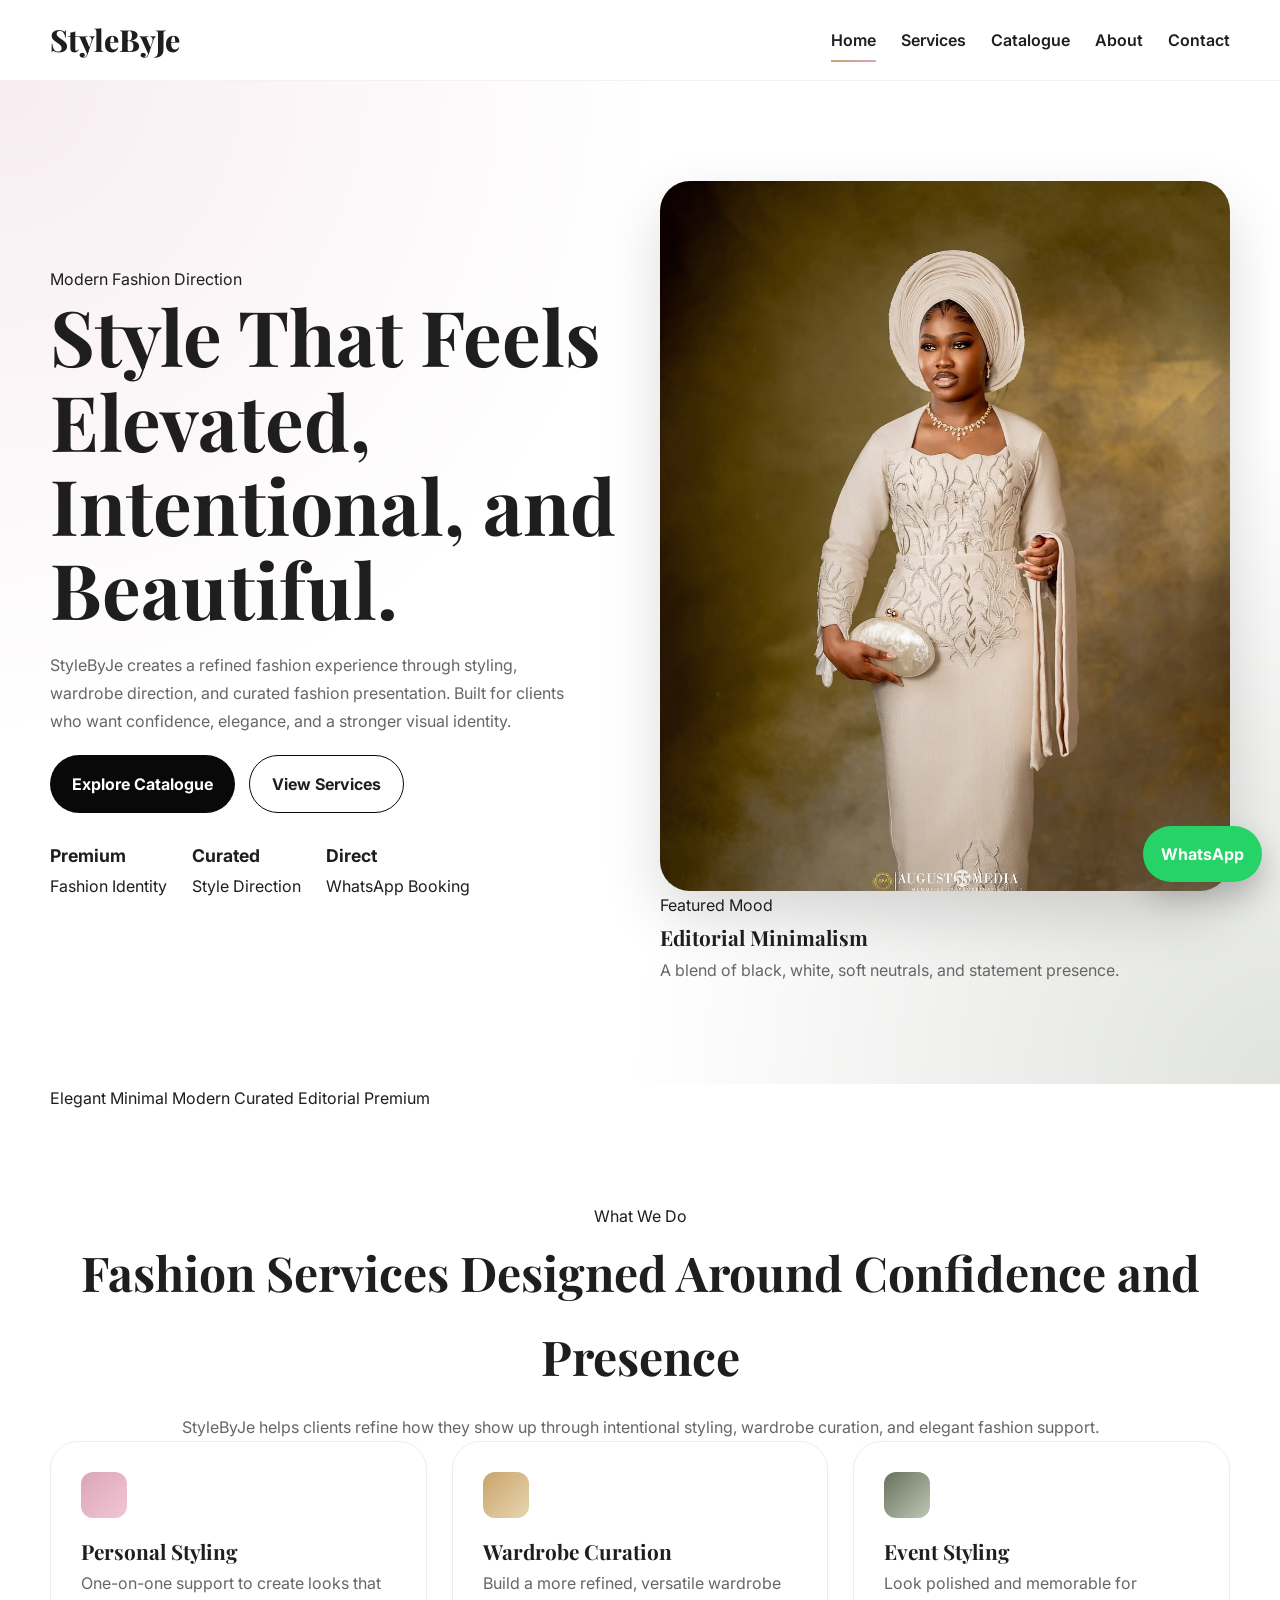
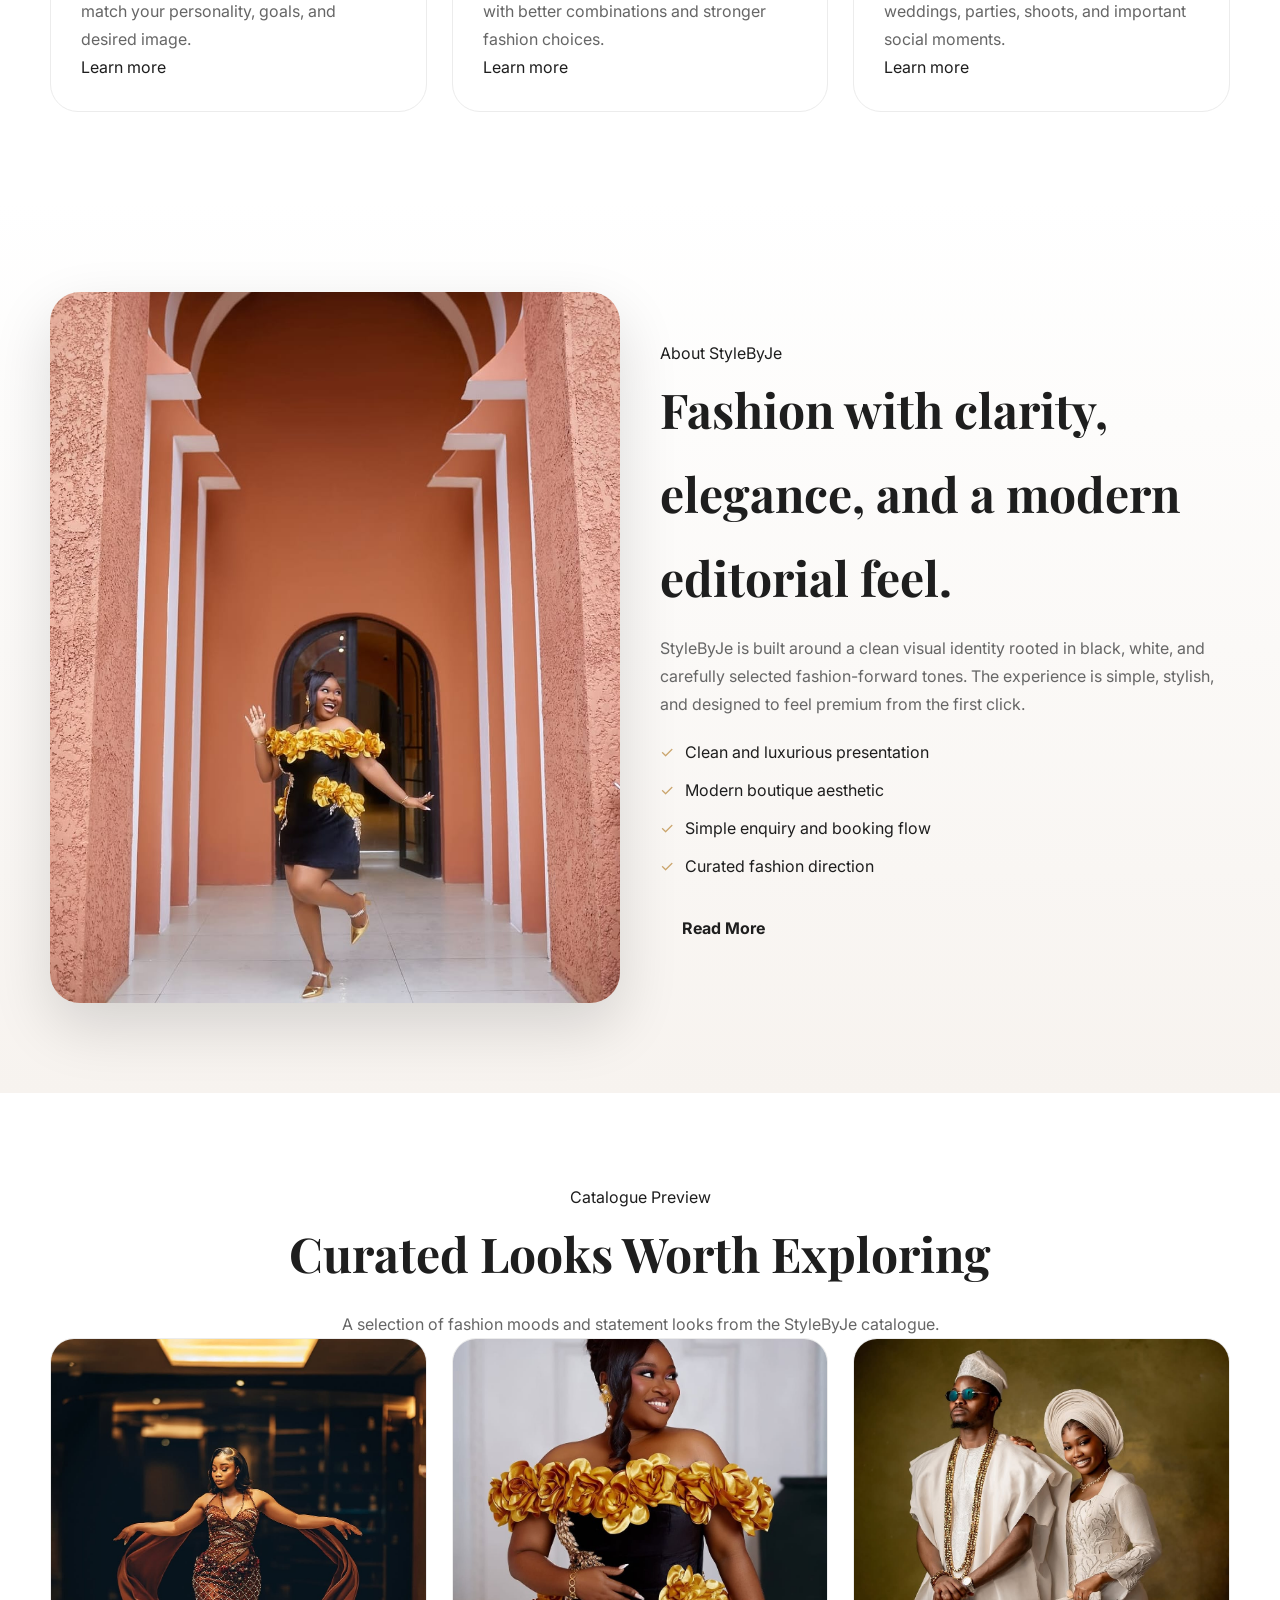
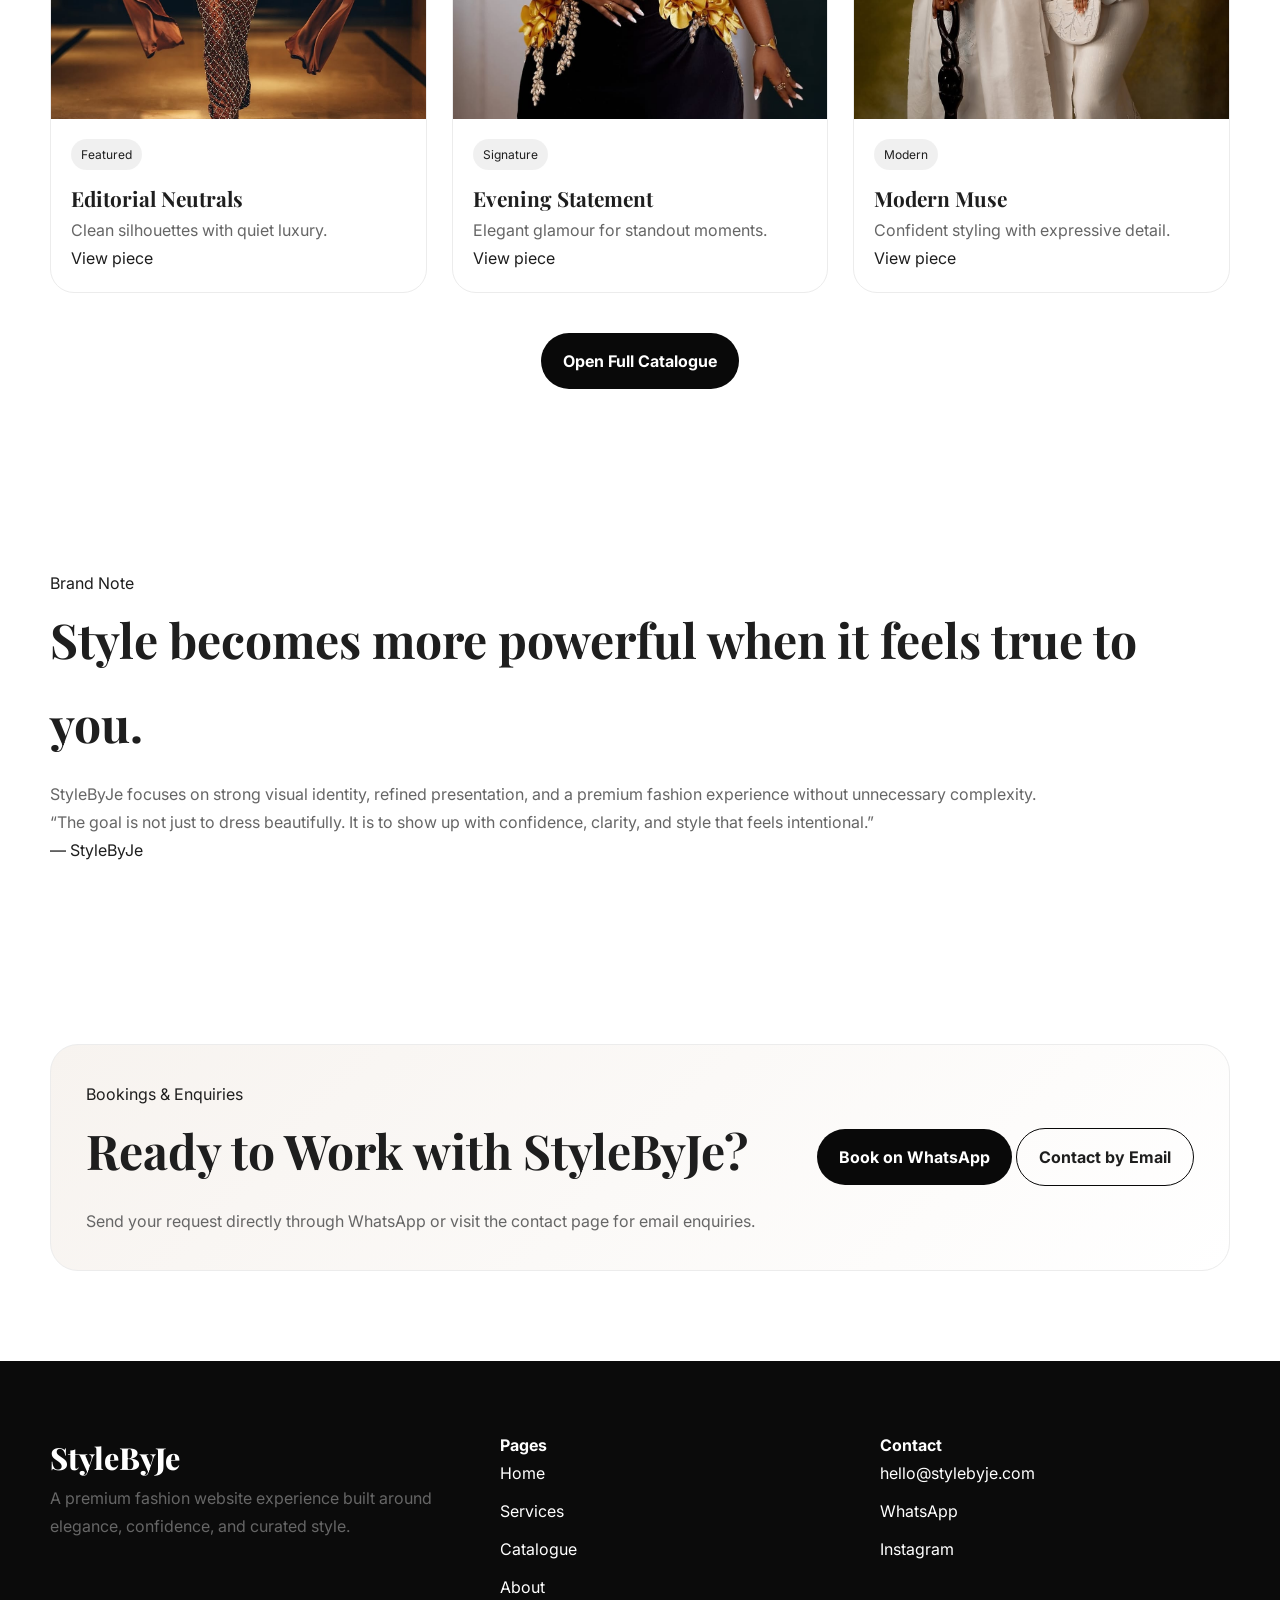
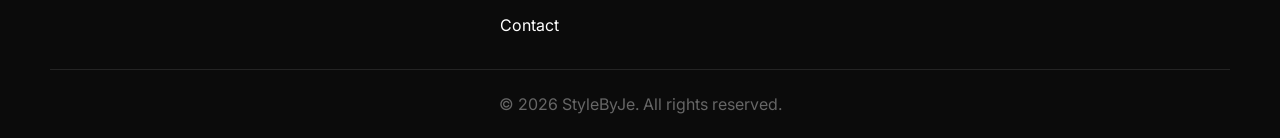
==== index.html @ 4c97cbf7 "Add files via upload" ====
<!DOCTYPE html>
<html lang="en">
<head>
  <meta charset="UTF-8" />
  <meta name="viewport" content="width=device-width, initial-scale=1.0" />
  <title>StyleByJe | Modern Fashion Styling</title>
  <meta
    name="description"
    content="StyleByJe is a premium fashion styling brand offering elegant style direction, curated wardrobes, and modern fashion experiences."
  />

  <link rel="preconnect" href="https://fonts.googleapis.com" />
  <link rel="preconnect" href="https://fonts.gstatic.com" crossorigin />
  <link
    href="https://fonts.googleapis.com/css2?family=Inter:wght@400;500;600;700;800&family=Playfair+Display:wght@600;700;800&display=swap"
    rel="stylesheet"
  />

  <link rel="stylesheet" href="style.css" />
</head>
<body>
  <div class="page-wrap">

    <header class="site-header">
      <div class="container nav-wrap">
        <a href="index.html" class="logo">StyleByJe</a>

        <button
          class="menu-toggle"
          id="menuToggle"
          aria-label="Toggle navigation"
          aria-expanded="false"
          aria-controls="siteNav"
        >
          <span></span>
          <span></span>
          <span></span>
        </button>

        <nav class="site-nav" id="siteNav">
          <a class="active" href="index.html">Home</a>
          <a href="services.html">Services</a>
          <a href="catalogue.html">Catalogue</a>
          <a href="about.html">About</a>
          <a href="contact.html">Contact</a>
        </nav>
      </div>
    </header>

    <main>
      <section class="hero-section">
        <div class="container hero-grid">
          <div class="hero-content reveal">
            <span class="eyebrow">Modern Fashion Direction</span>
            <h1>Style That Feels Elevated, Intentional, and Beautiful.</h1>
            <p>
              StyleByJe creates a refined fashion experience through styling,
              wardrobe direction, and curated fashion presentation. Built for
              clients who want confidence, elegance, and a stronger visual identity.
            </p>

            <div class="hero-actions">
              <a href="catalogue.html" class="btn btn-primary">Explore Catalogue</a>
              <a href="services.html" class="btn btn-secondary">View Services</a>
            </div>

            <div class="hero-mini-stats">
              <div>
                <strong>Premium</strong>
                <span>Fashion Identity</span>
              </div>
              <div>
                <strong>Curated</strong>
                <span>Style Direction</span>
              </div>
              <div>
                <strong>Direct</strong>
                <span>WhatsApp Booking</span>
              </div>
            </div>
          </div>

          <div class="hero-visual reveal delay-1">
            <div class="hero-image-card tilt-card">
              <img
                src="images/hero-main.jpg"
                alt="StyleByJe fashion hero image"
              />
            </div>

            <div class="hero-floating-card card-soft">
              <span class="mini-tag">Featured Mood</span>
              <h3>Editorial Minimalism</h3>
              <p>
                A blend of black, white, soft neutrals, and statement presence.
              </p>
            </div>
          </div>
        </div>
      </section>

      <section class="brand-bar">
        <div class="container brand-track">
          <span>Elegant</span>
          <span>Minimal</span>
          <span>Modern</span>
          <span>Curated</span>
          <span>Editorial</span>
          <span>Premium</span>
        </div>
      </section>

      <section class="section">
        <div class="container">
          <div class="section-head center reveal">
            <span class="eyebrow">What We Do</span>
            <h2>Fashion Services Designed Around Confidence and Presence</h2>
            <p>
              StyleByJe helps clients refine how they show up through intentional
              styling, wardrobe curation, and elegant fashion support.
            </p>
          </div>

          <div class="cards-grid three-grid">
            <article class="feature-card reveal">
              <div class="card-icon pink"></div>
              <h3>Personal Styling</h3>
              <p>
                One-on-one support to create looks that match your personality,
                goals, and desired image.
              </p>
              <a href="services.html" class="text-link">Learn more</a>
            </article>

            <article class="feature-card reveal delay-1">
              <div class="card-icon gold"></div>
              <h3>Wardrobe Curation</h3>
              <p>
                Build a more refined, versatile wardrobe with better combinations
                and stronger fashion choices.
              </p>
              <a href="services.html" class="text-link">Learn more</a>
            </article>

            <article class="feature-card reveal delay-2">
              <div class="card-icon olive"></div>
              <h3>Event Styling</h3>
              <p>
                Look polished and memorable for weddings, parties, shoots, and
                important social moments.
              </p>
              <a href="services.html" class="text-link">Learn more</a>
            </article>
          </div>
        </div>
      </section>

      <section class="section soft-bg">
        <div class="container split-grid">
          <div class="split-image reveal tilt-card">
            <img
              src="images/home-about.jpg"
              alt="StyleByJe fashion editorial portrait"
            />
          </div>

          <div class="split-content reveal delay-1">
            <span class="eyebrow">About StyleByJe</span>
            <h2>Fashion with clarity, elegance, and a modern editorial feel.</h2>
            <p>
              StyleByJe is built around a clean visual identity rooted in black,
              white, and carefully selected fashion-forward tones. The experience
              is simple, stylish, and designed to feel premium from the first click.
            </p>
            <ul class="check-list">
              <li>Clean and luxurious presentation</li>
              <li>Modern boutique aesthetic</li>
              <li>Simple enquiry and booking flow</li>
              <li>Curated fashion direction</li>
            </ul>
            <a href="about.html" class="btn btn-dark">Read More</a>
          </div>
        </div>
      </section>

      <section class="section">
        <div class="container">
          <div class="section-head center reveal">
            <span class="eyebrow">Catalogue Preview</span>
            <h2>Curated Looks Worth Exploring</h2>
            <p>
              A selection of fashion moods and statement looks from the StyleByJe catalogue.
            </p>
          </div>

          <div class="catalogue-grid">
            <article class="catalogue-card reveal">
              <div class="catalogue-image-wrap">
                <img
                  src="images/home-catalogue-1.jpg"
                  alt="StyleByJe catalogue look 1"
                />
              </div>
              <div class="catalogue-info">
                <span class="catalogue-tag">Featured</span>
                <h3>Editorial Neutrals</h3>
                <p>Clean silhouettes with quiet luxury.</p>
                <a href="catalogue.html" class="text-link">View piece</a>
              </div>
            </article>

            <article class="catalogue-card reveal delay-1">
              <div class="catalogue-image-wrap">
                <img
                  src="images/home-catalogue-2.jpg"
                  alt="StyleByJe catalogue look 2"
                />
              </div>
              <div class="catalogue-info">
                <span class="catalogue-tag">Signature</span>
                <h3>Evening Statement</h3>
                <p>Elegant glamour for standout moments.</p>
                <a href="catalogue.html" class="text-link">View piece</a>
              </div>
            </article>

            <article class="catalogue-card reveal delay-2">
              <div class="catalogue-image-wrap">
                <img
                  src="images/home-catalogue-3.jpg"
                  alt="StyleByJe catalogue look 3"
                />
              </div>
              <div class="catalogue-info">
                <span class="catalogue-tag">Modern</span>
                <h3>Modern Muse</h3>
                <p>Confident styling with expressive detail.</p>
                <a href="catalogue.html" class="text-link">View piece</a>
              </div>
            </article>
          </div>

          <div class="center top-gap reveal">
            <a href="catalogue.html" class="btn btn-primary">Open Full Catalogue</a>
          </div>
        </div>
      </section>

      <section class="section dark-band">
        <div class="container testimonial-grid">
          <div class="testimonial-copy reveal">
            <span class="eyebrow light">Brand Note</span>
            <h2>Style becomes more powerful when it feels true to you.</h2>
            <p>
              StyleByJe focuses on strong visual identity, refined presentation,
              and a premium fashion experience without unnecessary complexity.
            </p>
          </div>

          <div class="testimonial-box reveal delay-1">
            <p>
              “The goal is not just to dress beautifully. It is to show up with
              confidence, clarity, and style that feels intentional.”
            </p>
            <span>— StyleByJe</span>
          </div>
        </div>
      </section>

      <section class="section">
        <div class="container cta-panel reveal">
          <div>
            <span class="eyebrow">Bookings & Enquiries</span>
            <h2>Ready to Work with StyleByJe?</h2>
            <p>
              Send your request directly through WhatsApp or visit the contact page
              for email enquiries.
            </p>
          </div>

          <div class="cta-buttons">
            <a
              href="https://wa.me/2348000000000?text=Hello%20StyleByJe%2C%20I%20would%20like%20to%20make%20a%20booking."
              target="_blank"
              class="btn btn-primary"
            >
              Book on WhatsApp
            </a>
            <a href="contact.html" class="btn btn-secondary">Contact by Email</a>
          </div>
        </div>
      </section>
    </main>

    <footer class="site-footer">
      <div class="container footer-grid">
        <div class="footer-brand">
          <a href="index.html" class="logo footer-logo">StyleByJe</a>
          <p>
            A premium fashion website experience built around elegance,
            confidence, and curated style.
          </p>
        </div>

        <div>
          <h4>Pages</h4>
          <ul>
            <li><a href="index.html">Home</a></li>
            <li><a href="services.html">Services</a></li>
            <li><a href="catalogue.html">Catalogue</a></li>
            <li><a href="about.html">About</a></li>
            <li><a href="contact.html">Contact</a></li>
          </ul>
        </div>

        <div>
          <h4>Contact</h4>
          <ul>
            <li><a href="mailto:hello@stylebyje.com">hello@stylebyje.com</a></li>
            <li><a href="https://wa.me/2348000000000" target="_blank">WhatsApp</a></li>
            <li><a href="#">Instagram</a></li>
          </ul>
        </div>
      </div>

      <div class="container footer-bottom">
        <p>© 2026 StyleByJe. All rights reserved.</p>
      </div>
    </footer>

    <a
      class="whatsapp-float"
      href="https://wa.me/2348000000000?text=Hello%20StyleByJe%2C%20I%20would%20like%20to%20make%20an%20enquiry."
      target="_blank"
      aria-label="Chat on WhatsApp"
    >
      WhatsApp
    </a>
  </div>

  <script src="script.js"></script>
</body>
</html>
---- style.css ----
:root {

--black:#090909;
--white:#ffffff;

--text:#1e1e1e;
--muted:#666666;

--line:#ececec;

--bg:#fafafa;
--card:#ffffff;

--soft:#f7f3ef;

--rose:#dba6b7;
--gold:#caa46b;
--olive:#67725d;

--plum:#745362;

--shadow:0 18px 45px rgba(0,0,0,0.08);
--shadow-strong:0 24px 60px rgba(0,0,0,0.14);

--radius:28px;
--radius-md:22px;
--radius-sm:16px;

--transition:.35s ease;

}



*{
margin:0;
padding:0;
box-sizing:border-box;
}

html{
scroll-behavior:smooth;
}

body{

font-family:'Inter',sans-serif;
color:var(--text);
background:var(--white);
line-height:1.75;

}



img{
max-width:100%;
display:block;
}



a{
text-decoration:none;
color:inherit;
}



ul{
list-style:none;
}



.container{
width:min(1180px,calc(100% - 2rem));
margin:auto;
}



.section{
padding:90px 0;
}



.center{
text-align:center;
}



.top-gap{
margin-top:40px;
}



.large-gap{
gap:28px;
}



.soft-bg{
background:linear-gradient(180deg,#ffffff 0%,var(--soft) 100%);
}



/* HEADER */

.site-header{

position:sticky;
top:0;
z-index:1000;

background:rgba(255,255,255,0.95);

backdrop-filter:blur(10px);

border-bottom:1px solid rgba(0,0,0,0.05);

}



.nav-wrap{

display:flex;
align-items:center;
justify-content:space-between;

min-height:80px;

}



.logo{

font-family:'Playfair Display',serif;
font-size:1.9rem;
font-weight:800;

}



.site-nav{

display:flex;
gap:25px;

font-weight:600;

}



.site-nav a{

position:relative;

padding:6px 0;

}



.site-nav a::after{

content:"";
position:absolute;

left:0;
bottom:-2px;

height:2px;
width:0;

background:linear-gradient(90deg,var(--gold),var(--rose));

transition:var(--transition);

}



.site-nav a:hover::after,
.site-nav a.active::after{

width:100%;

}



/* MOBILE MENU */

.menu-toggle{

display:none;

width:44px;
height:44px;

background:var(--black);
border-radius:12px;

border:none;

flex-direction:column;
justify-content:center;
align-items:center;

gap:5px;

cursor:pointer;

}



.menu-toggle span{

width:18px;
height:2px;

background:white;

display:block;

}



/* HERO */

.hero-section{

padding:100px 0;

background:

radial-gradient(circle at top left,rgba(219,166,183,0.2),transparent 40%),
radial-gradient(circle at bottom right,rgba(103,114,93,0.2),transparent 40%);

}



.hero-grid{

display:grid;
grid-template-columns:1fr 1fr;

gap:40px;
align-items:center;

}



.hero-content p{

margin:20px 0;

max-width:520px;

}



.hero-actions{

display:flex;
gap:14px;
margin-top:20px;

}



.hero-mini-stats{

display:flex;
gap:25px;

margin-top:28px;

}



.hero-mini-stats strong{

display:block;
font-size:1.1rem;

}



.hero-image-card{

border-radius:30px;
overflow:hidden;

box-shadow:var(--shadow-strong);

}



/* TYPOGRAPHY */

h1{

font-family:'Playfair Display',serif;

font-size:clamp(2.8rem,6vw,4.8rem);

line-height:1.1;

}



h2{

font-family:'Playfair Display',serif;

font-size:clamp(2rem,4vw,3rem);

margin-bottom:15px;

}



h3{

font-family:'Playfair Display',serif;

font-size:1.3rem;

}



p{

color:var(--muted);

}



/* BUTTONS */

.btn{

display:inline-flex;

align-items:center;
justify-content:center;

padding:14px 22px;

border-radius:999px;

font-weight:700;

cursor:pointer;

transition:var(--transition);

}



.btn-primary{

background:var(--black);
color:white;

}



.btn-primary:hover{

background:#222;

}



.btn-secondary{

border:1px solid var(--black);

}



.btn-secondary:hover{

background:var(--black);
color:white;

}



.btn-light{

background:white;
color:black;

}



/* CARDS */

.cards-grid{

display:grid;
grid-template-columns:repeat(3,1fr);
gap:25px;

}



.feature-card{

background:var(--card);

border:1px solid var(--line);

padding:30px;

border-radius:var(--radius);

transition:var(--transition);

}



.feature-card:hover{

transform:translateY(-8px);
box-shadow:var(--shadow);

}



.card-icon{

width:46px;
height:46px;

border-radius:12px;

margin-bottom:15px;

}



.card-icon.pink{
background:linear-gradient(135deg,var(--rose),#f2c6d4);
}

.card-icon.gold{
background:linear-gradient(135deg,var(--gold),#e8d5b0);
}

.card-icon.olive{
background:linear-gradient(135deg,var(--olive),#bfc7b6);
}



/* SPLIT SECTION */

.split-grid{

display:grid;
grid-template-columns:1fr 1fr;
gap:40px;

align-items:center;

}



.split-image{

border-radius:30px;
overflow:hidden;

box-shadow:var(--shadow-strong);

}



/* CHECK LIST */

.check-list{

margin:20px 0;

display:grid;
gap:10px;

}



.check-list li{

padding-left:25px;
position:relative;

}



.check-list li::before{

content:"✓";

position:absolute;
left:0;

color:var(--gold);

}



/* CATALOGUE GRID */

.catalogue-grid{

display:grid;
grid-template-columns:repeat(3,1fr);
gap:25px;

}



.catalogue-card{

border-radius:24px;

overflow:hidden;

border:1px solid var(--line);

background:white;

transition:var(--transition);

}



.catalogue-card:hover{

transform:translateY(-8px);

box-shadow:var(--shadow);

}



.catalogue-image-wrap{

overflow:hidden;

}



.catalogue-card img{

height:380px;
width:100%;

object-fit:cover;

transition:.6s;

}



.catalogue-card:hover img{

transform:scale(1.06);

}



.catalogue-info{

padding:20px;

}



.catalogue-tag{

font-size:.75rem;

background:rgba(0,0,0,.06);

padding:5px 10px;

border-radius:20px;

display:inline-block;

margin-bottom:10px;

}



/* CONTACT */

.contact-layout{

display:grid;

grid-template-columns:1fr 1fr;

gap:40px;

}



.contact-panel{

border:1px solid var(--line);

padding:30px;

border-radius:var(--radius);

}



.styled-form{

display:grid;
gap:15px;

}



.form-row{

display:grid;
grid-template-columns:1fr 1fr;
gap:14px;

}



.form-field{

display:grid;
gap:5px;

}



input,
textarea{

border:1px solid #ddd;

padding:12px;

border-radius:12px;

}



textarea{

resize:vertical;

}



.info-card{

padding:25px;

border-radius:var(--radius);

border:1px solid var(--line);

}



.dark-card{

background:#111;
color:white;

}



/* CTA */

.cta-panel{

display:flex;
justify-content:space-between;
align-items:center;

gap:25px;

padding:35px;

border-radius:28px;

border:1px solid var(--line);

background:linear-gradient(135deg,#f7f3ef,#ffffff);

}



/* FOOTER */

.site-footer{

background:#0b0b0b;

color:white;

padding-top:70px;

}



.footer-grid{

display:grid;

grid-template-columns:1.2fr 1fr 1fr;

gap:30px;

}



.footer-grid ul{

display:grid;
gap:10px;

}



.footer-bottom{

border-top:1px solid rgba(255,255,255,0.1);

margin-top:30px;

padding:20px 0;

text-align:center;

}



/* WHATSAPP BUTTON */

.whatsapp-float{

position:fixed;

right:18px;
bottom:18px;

background:#25D366;

color:white;

padding:14px 18px;

border-radius:999px;

font-weight:700;

box-shadow:0 14px 30px rgba(0,0,0,.22);

}



/* ANIMATIONS */

.reveal{

opacity:0;
transform:translateY(20px);

transition:.8s;

}



.reveal.visible{

opacity:1;
transform:none;

}



.delay-1{
transition-delay:.2s;
}

.delay-2{
transition-delay:.4s;
}



/* RESPONSIVE */

@media(max-width:1000px){

.hero-grid,
.split-grid,
.contact-layout{

grid-template-columns:1fr;

}

.cards-grid,
.catalogue-grid{

grid-template-columns:1fr 1fr;

}

}



@media(max-width:700px){

.site-nav{

display:none;

position:absolute;

top:80px;
left:1rem;
right:1rem;

background:white;

flex-direction:column;

padding:20px;

border-radius:20px;

box-shadow:var(--shadow);

}

.site-nav.open{
display:flex;
}

.menu-toggle{
display:flex;
}

.catalogue-grid,
.cards-grid{

grid-template-columns:1fr;

}

.hero-actions{
flex-direction:column;
}

}
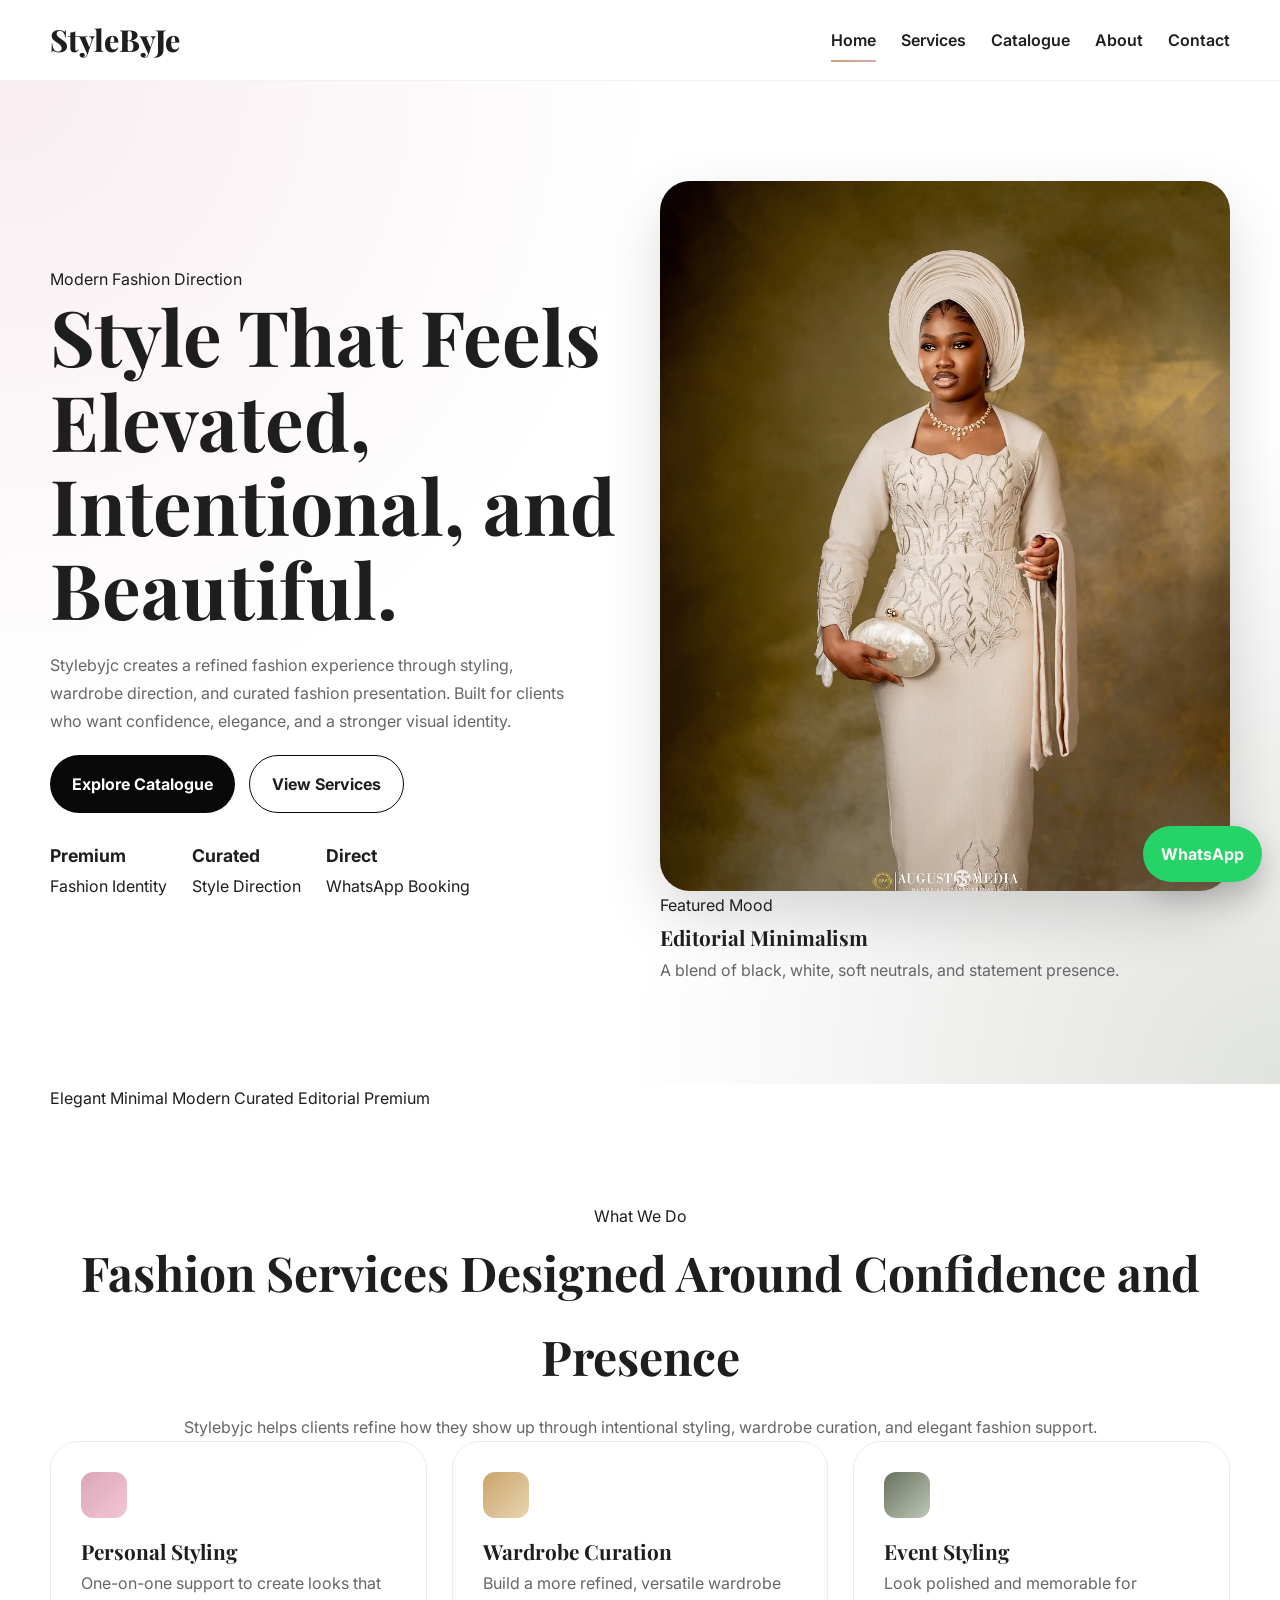
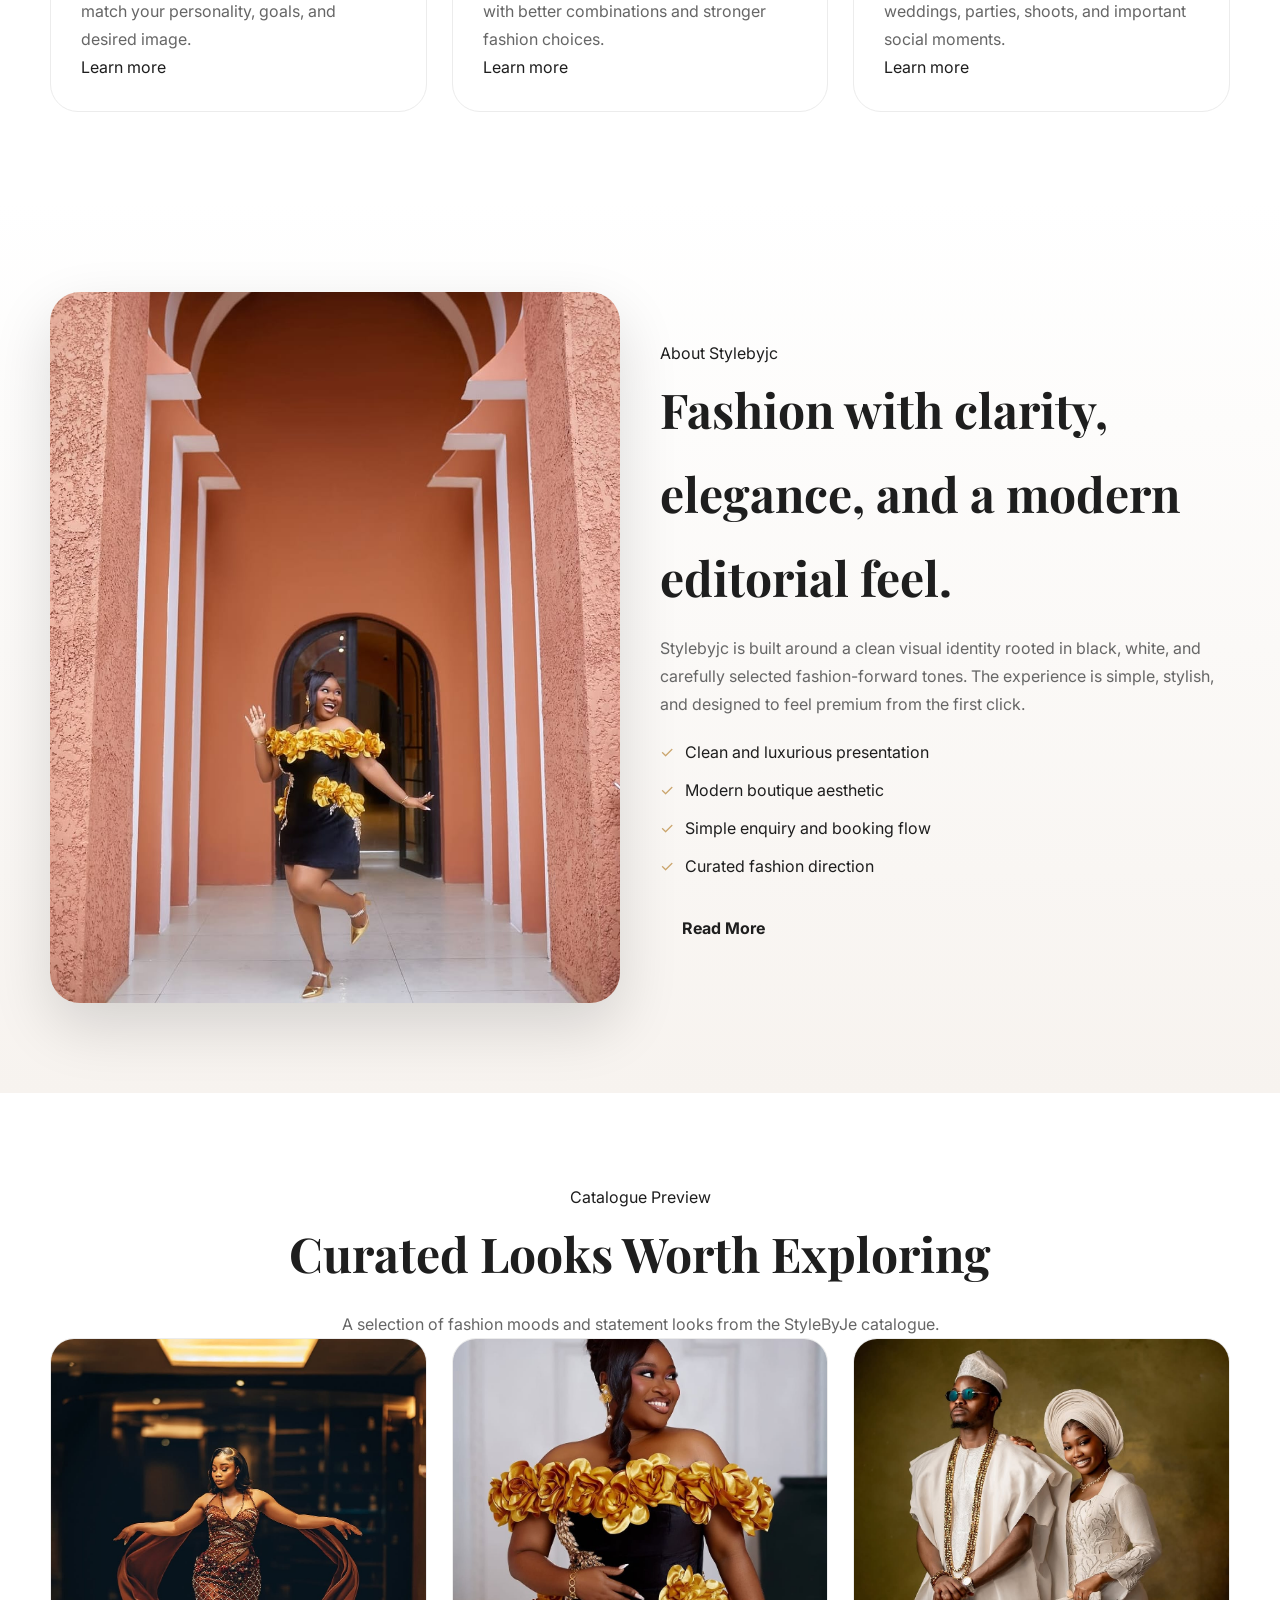
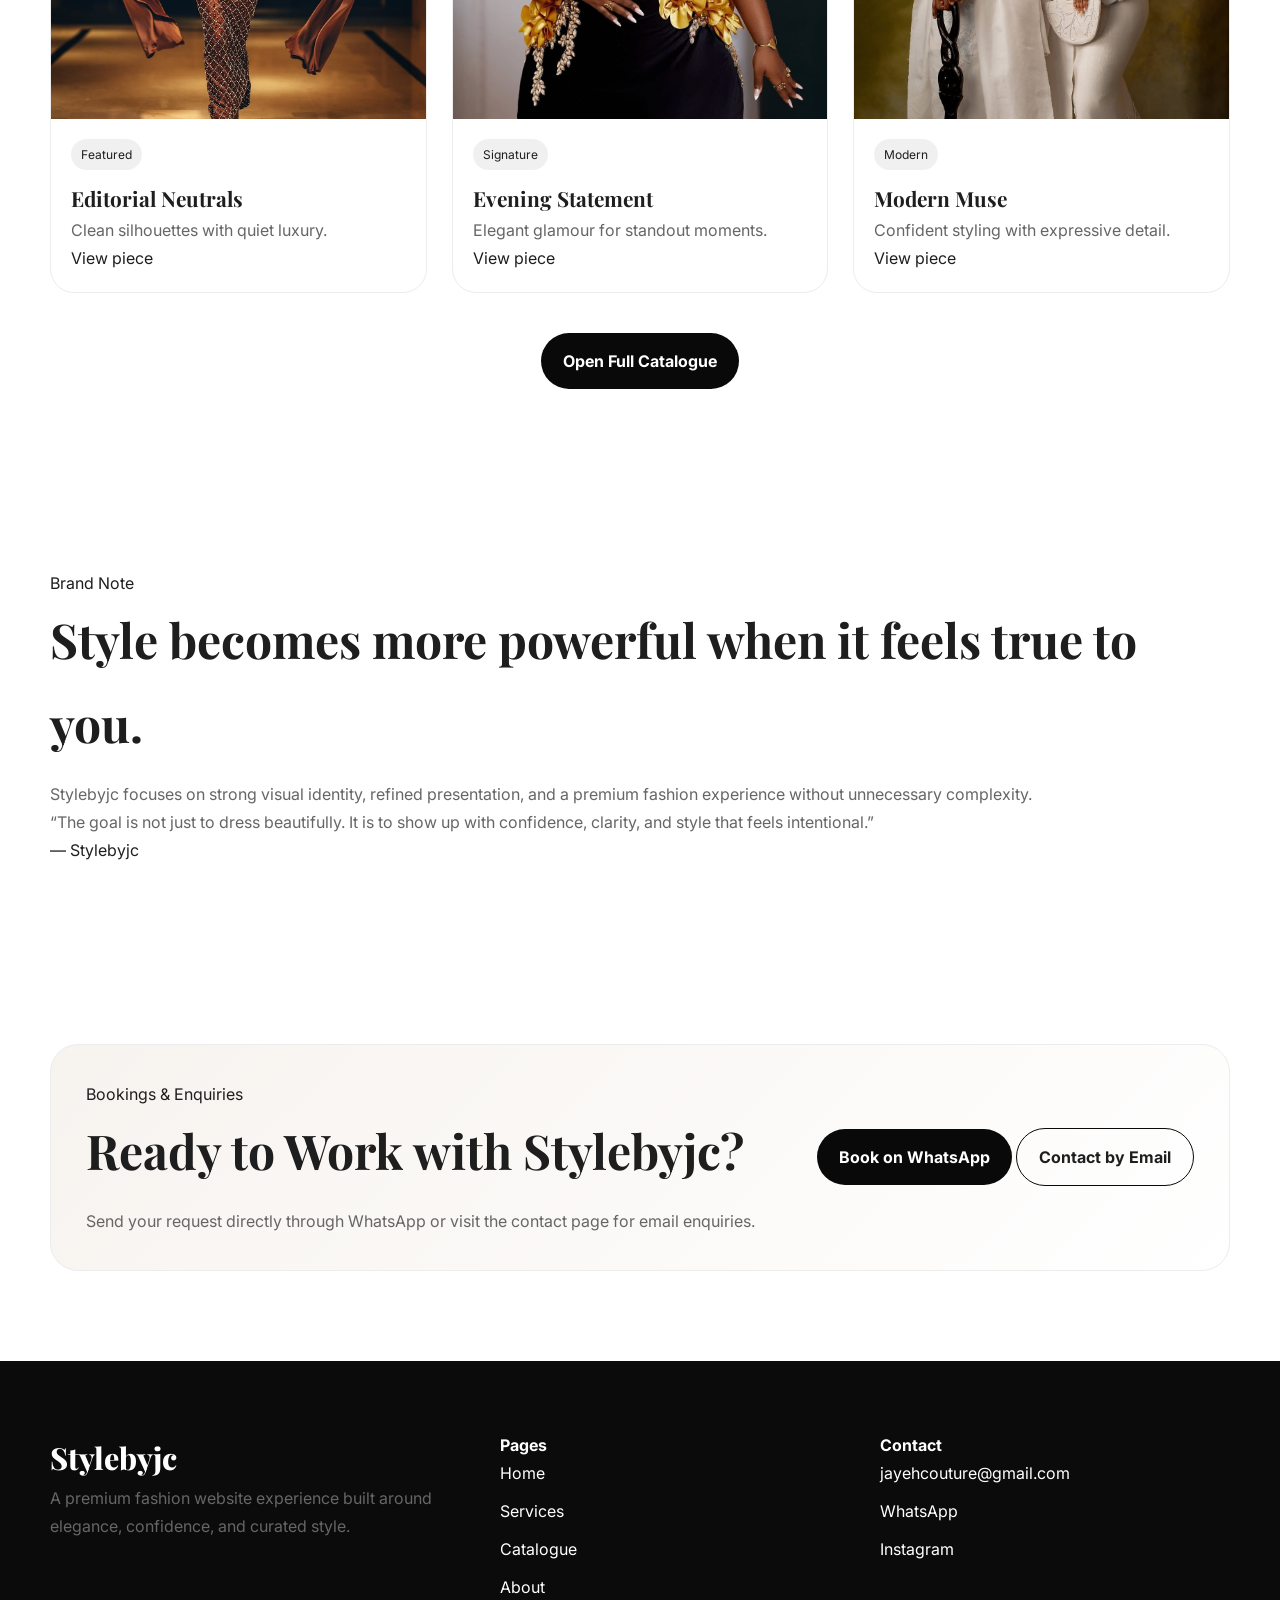
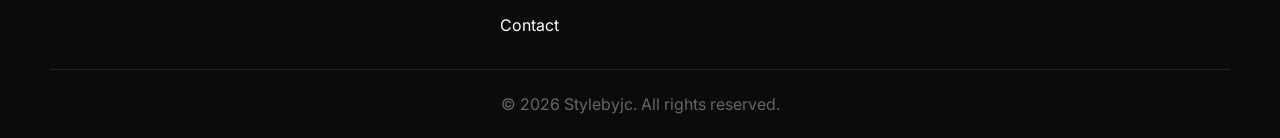
==== commit 78f39ec8: "gg" ====
--- a/index.html
+++ b/index.html
@@ -1,343 +1,343 @@
-<!DOCTYPE html>
-<html lang="en">
-<head>
-  <meta charset="UTF-8" />
-  <meta name="viewport" content="width=device-width, initial-scale=1.0" />
-  <title>StyleByJe | Modern Fashion Styling</title>
-  <meta
-    name="description"
-    content="StyleByJe is a premium fashion styling brand offering elegant style direction, curated wardrobes, and modern fashion experiences."
-  />
-
-  <link rel="preconnect" href="https://fonts.googleapis.com" />
-  <link rel="preconnect" href="https://fonts.gstatic.com" crossorigin />
-  <link
-    href="https://fonts.googleapis.com/css2?family=Inter:wght@400;500;600;700;800&family=Playfair+Display:wght@600;700;800&display=swap"
-    rel="stylesheet"
-  />
-
-  <link rel="stylesheet" href="style.css" />
-</head>
-<body>
-  <div class="page-wrap">
-
-    <header class="site-header">
-      <div class="container nav-wrap">
-        <a href="index.html" class="logo">StyleByJe</a>
-
-        <button
-          class="menu-toggle"
-          id="menuToggle"
-          aria-label="Toggle navigation"
-          aria-expanded="false"
-          aria-controls="siteNav"
-        >
-          <span></span>
-          <span></span>
-          <span></span>
-        </button>
-
-        <nav class="site-nav" id="siteNav">
-          <a class="active" href="index.html">Home</a>
-          <a href="services.html">Services</a>
-          <a href="catalogue.html">Catalogue</a>
-          <a href="about.html">About</a>
-          <a href="contact.html">Contact</a>
-        </nav>
-      </div>
-    </header>
-
-    <main>
-      <section class="hero-section">
-        <div class="container hero-grid">
-          <div class="hero-content reveal">
-            <span class="eyebrow">Modern Fashion Direction</span>
-            <h1>Style That Feels Elevated, Intentional, and Beautiful.</h1>
-            <p>
-              StyleByJe creates a refined fashion experience through styling,
-              wardrobe direction, and curated fashion presentation. Built for
-              clients who want confidence, elegance, and a stronger visual identity.
-            </p>
-
-            <div class="hero-actions">
-              <a href="catalogue.html" class="btn btn-primary">Explore Catalogue</a>
-              <a href="services.html" class="btn btn-secondary">View Services</a>
-            </div>
-
-            <div class="hero-mini-stats">
-              <div>
-                <strong>Premium</strong>
-                <span>Fashion Identity</span>
-              </div>
-              <div>
-                <strong>Curated</strong>
-                <span>Style Direction</span>
-              </div>
-              <div>
-                <strong>Direct</strong>
-                <span>WhatsApp Booking</span>
-              </div>
-            </div>
-          </div>
-
-          <div class="hero-visual reveal delay-1">
-            <div class="hero-image-card tilt-card">
-              <img
-                src="images/hero-main.jpg"
-                alt="StyleByJe fashion hero image"
-              />
-            </div>
-
-            <div class="hero-floating-card card-soft">
-              <span class="mini-tag">Featured Mood</span>
-              <h3>Editorial Minimalism</h3>
-              <p>
-                A blend of black, white, soft neutrals, and statement presence.
-              </p>
-            </div>
-          </div>
-        </div>
-      </section>
-
-      <section class="brand-bar">
-        <div class="container brand-track">
-          <span>Elegant</span>
-          <span>Minimal</span>
-          <span>Modern</span>
-          <span>Curated</span>
-          <span>Editorial</span>
-          <span>Premium</span>
-        </div>
-      </section>
-
-      <section class="section">
-        <div class="container">
-          <div class="section-head center reveal">
-            <span class="eyebrow">What We Do</span>
-            <h2>Fashion Services Designed Around Confidence and Presence</h2>
-            <p>
-              StyleByJe helps clients refine how they show up through intentional
-              styling, wardrobe curation, and elegant fashion support.
-            </p>
-          </div>
-
-          <div class="cards-grid three-grid">
-            <article class="feature-card reveal">
-              <div class="card-icon pink"></div>
-              <h3>Personal Styling</h3>
-              <p>
-                One-on-one support to create looks that match your personality,
-                goals, and desired image.
-              </p>
-              <a href="services.html" class="text-link">Learn more</a>
-            </article>
-
-            <article class="feature-card reveal delay-1">
-              <div class="card-icon gold"></div>
-              <h3>Wardrobe Curation</h3>
-              <p>
-                Build a more refined, versatile wardrobe with better combinations
-                and stronger fashion choices.
-              </p>
-              <a href="services.html" class="text-link">Learn more</a>
-            </article>
-
-            <article class="feature-card reveal delay-2">
-              <div class="card-icon olive"></div>
-              <h3>Event Styling</h3>
-              <p>
-                Look polished and memorable for weddings, parties, shoots, and
-                important social moments.
-              </p>
-              <a href="services.html" class="text-link">Learn more</a>
-            </article>
-          </div>
-        </div>
-      </section>
-
-      <section class="section soft-bg">
-        <div class="container split-grid">
-          <div class="split-image reveal tilt-card">
-            <img
-              src="images/home-about.jpg"
-              alt="StyleByJe fashion editorial portrait"
-            />
-          </div>
-
-          <div class="split-content reveal delay-1">
-            <span class="eyebrow">About StyleByJe</span>
-            <h2>Fashion with clarity, elegance, and a modern editorial feel.</h2>
-            <p>
-              StyleByJe is built around a clean visual identity rooted in black,
-              white, and carefully selected fashion-forward tones. The experience
-              is simple, stylish, and designed to feel premium from the first click.
-            </p>
-            <ul class="check-list">
-              <li>Clean and luxurious presentation</li>
-              <li>Modern boutique aesthetic</li>
-              <li>Simple enquiry and booking flow</li>
-              <li>Curated fashion direction</li>
-            </ul>
-            <a href="about.html" class="btn btn-dark">Read More</a>
-          </div>
-        </div>
-      </section>
-
-      <section class="section">
-        <div class="container">
-          <div class="section-head center reveal">
-            <span class="eyebrow">Catalogue Preview</span>
-            <h2>Curated Looks Worth Exploring</h2>
-            <p>
-              A selection of fashion moods and statement looks from the StyleByJe catalogue.
-            </p>
-          </div>
-
-          <div class="catalogue-grid">
-            <article class="catalogue-card reveal">
-              <div class="catalogue-image-wrap">
-                <img
-                  src="images/home-catalogue-1.jpg"
-                  alt="StyleByJe catalogue look 1"
-                />
-              </div>
-              <div class="catalogue-info">
-                <span class="catalogue-tag">Featured</span>
-                <h3>Editorial Neutrals</h3>
-                <p>Clean silhouettes with quiet luxury.</p>
-                <a href="catalogue.html" class="text-link">View piece</a>
-              </div>
-            </article>
-
-            <article class="catalogue-card reveal delay-1">
-              <div class="catalogue-image-wrap">
-                <img
-                  src="images/home-catalogue-2.jpg"
-                  alt="StyleByJe catalogue look 2"
-                />
-              </div>
-              <div class="catalogue-info">
-                <span class="catalogue-tag">Signature</span>
-                <h3>Evening Statement</h3>
-                <p>Elegant glamour for standout moments.</p>
-                <a href="catalogue.html" class="text-link">View piece</a>
-              </div>
-            </article>
-
-            <article class="catalogue-card reveal delay-2">
-              <div class="catalogue-image-wrap">
-                <img
-                  src="images/home-catalogue-3.jpg"
-                  alt="StyleByJe catalogue look 3"
-                />
-              </div>
-              <div class="catalogue-info">
-                <span class="catalogue-tag">Modern</span>
-                <h3>Modern Muse</h3>
-                <p>Confident styling with expressive detail.</p>
-                <a href="catalogue.html" class="text-link">View piece</a>
-              </div>
-            </article>
-          </div>
-
-          <div class="center top-gap reveal">
-            <a href="catalogue.html" class="btn btn-primary">Open Full Catalogue</a>
-          </div>
-        </div>
-      </section>
-
-      <section class="section dark-band">
-        <div class="container testimonial-grid">
-          <div class="testimonial-copy reveal">
-            <span class="eyebrow light">Brand Note</span>
-            <h2>Style becomes more powerful when it feels true to you.</h2>
-            <p>
-              StyleByJe focuses on strong visual identity, refined presentation,
-              and a premium fashion experience without unnecessary complexity.
-            </p>
-          </div>
-
-          <div class="testimonial-box reveal delay-1">
-            <p>
-              “The goal is not just to dress beautifully. It is to show up with
-              confidence, clarity, and style that feels intentional.”
-            </p>
-            <span>— StyleByJe</span>
-          </div>
-        </div>
-      </section>
-
-      <section class="section">
-        <div class="container cta-panel reveal">
-          <div>
-            <span class="eyebrow">Bookings & Enquiries</span>
-            <h2>Ready to Work with StyleByJe?</h2>
-            <p>
-              Send your request directly through WhatsApp or visit the contact page
-              for email enquiries.
-            </p>
-          </div>
-
-          <div class="cta-buttons">
-            <a
-              href="https://wa.me/2348000000000?text=Hello%20StyleByJe%2C%20I%20would%20like%20to%20make%20a%20booking."
-              target="_blank"
-              class="btn btn-primary"
-            >
-              Book on WhatsApp
-            </a>
-            <a href="contact.html" class="btn btn-secondary">Contact by Email</a>
-          </div>
-        </div>
-      </section>
-    </main>
-
-    <footer class="site-footer">
-      <div class="container footer-grid">
-        <div class="footer-brand">
-          <a href="index.html" class="logo footer-logo">StyleByJe</a>
-          <p>
-            A premium fashion website experience built around elegance,
-            confidence, and curated style.
-          </p>
-        </div>
-
-        <div>
-          <h4>Pages</h4>
-          <ul>
-            <li><a href="index.html">Home</a></li>
-            <li><a href="services.html">Services</a></li>
-            <li><a href="catalogue.html">Catalogue</a></li>
-            <li><a href="about.html">About</a></li>
-            <li><a href="contact.html">Contact</a></li>
-          </ul>
-        </div>
-
-        <div>
-          <h4>Contact</h4>
-          <ul>
-            <li><a href="mailto:hello@stylebyje.com">hello@stylebyje.com</a></li>
-            <li><a href="https://wa.me/2348000000000" target="_blank">WhatsApp</a></li>
-            <li><a href="#">Instagram</a></li>
-          </ul>
-        </div>
-      </div>
-
-      <div class="container footer-bottom">
-        <p>© 2026 StyleByJe. All rights reserved.</p>
-      </div>
-    </footer>
-
-    <a
-      class="whatsapp-float"
-      href="https://wa.me/2348000000000?text=Hello%20StyleByJe%2C%20I%20would%20like%20to%20make%20an%20enquiry."
-      target="_blank"
-      aria-label="Chat on WhatsApp"
-    >
-      WhatsApp
-    </a>
-  </div>
-
-  <script src="script.js"></script>
-</body>
+<!DOCTYPE html>
+<html lang="en">
+<head>
+  <meta charset="UTF-8" />
+  <meta name="viewport" content="width=device-width, initial-scale=1.0" />
+  <title>Stylebyjc | Modern Fashion Styling</title>
+  <meta
+    name="description"
+    content="Stylebyjc is a premium fashion styling brand offering elegant style direction, curated wardrobes, and modern fashion experiences."
+  />
+
+  <link rel="preconnect" href="https://fonts.googleapis.com" />
+  <link rel="preconnect" href="https://fonts.gstatic.com" crossorigin />
+  <link
+    href="https://fonts.googleapis.com/css2?family=Inter:wght@400;500;600;700;800&family=Playfair+Display:wght@600;700;800&display=swap"
+    rel="stylesheet"
+  />
+
+  <link rel="stylesheet" href="style.css" />
+</head>
+<body>
+  <div class="page-wrap">
+
+    <header class="site-header">
+      <div class="container nav-wrap">
+        <a href="index.html" class="logo">StyleByJe</a>
+
+        <button
+          class="menu-toggle"
+          id="menuToggle"
+          aria-label="Toggle navigation"
+          aria-expanded="false"
+          aria-controls="siteNav"
+        >
+          <span></span>
+          <span></span>
+          <span></span>
+        </button>
+
+        <nav class="site-nav" id="siteNav">
+          <a class="active" href="index.html">Home</a>
+          <a href="services.html">Services</a>
+          <a href="catalogue.html">Catalogue</a>
+          <a href="about.html">About</a>
+          <a href="contact.html">Contact</a>
+        </nav>
+      </div>
+    </header>
+
+    <main>
+      <section class="hero-section">
+        <div class="container hero-grid">
+          <div class="hero-content reveal">
+            <span class="eyebrow">Modern Fashion Direction</span>
+            <h1>Style That Feels Elevated, Intentional, and Beautiful.</h1>
+            <p>
+              Stylebyjc  creates a refined fashion experience through styling,
+              wardrobe direction, and curated fashion presentation. Built for
+              clients who want confidence, elegance, and a stronger visual identity.
+            </p>
+
+            <div class="hero-actions">
+              <a href="catalogue.html" class="btn btn-primary">Explore Catalogue</a>
+              <a href="services.html" class="btn btn-secondary">View Services</a>
+            </div>
+
+            <div class="hero-mini-stats">
+              <div>
+                <strong>Premium</strong>
+                <span>Fashion Identity</span>
+              </div>
+              <div>
+                <strong>Curated</strong>
+                <span>Style Direction</span>
+              </div>
+              <div>
+                <strong>Direct</strong>
+                <span>WhatsApp Booking</span>
+              </div>
+            </div>
+          </div>
+
+          <div class="hero-visual reveal delay-1">
+            <div class="hero-image-card tilt-card">
+              <img
+                src="images/hero-main.jpg"
+                alt="Stylebyjc fashion hero image"
+              />
+            </div>
+
+            <div class="hero-floating-card card-soft">
+              <span class="mini-tag">Featured Mood</span>
+              <h3>Editorial Minimalism</h3>
+              <p>
+                A blend of black, white, soft neutrals, and statement presence.
+              </p>
+            </div>
+          </div>
+        </div>
+      </section>
+
+      <section class="brand-bar">
+        <div class="container brand-track">
+          <span>Elegant</span>
+          <span>Minimal</span>
+          <span>Modern</span>
+          <span>Curated</span>
+          <span>Editorial</span>
+          <span>Premium</span>
+        </div>
+      </section>
+
+      <section class="section">
+        <div class="container">
+          <div class="section-head center reveal">
+            <span class="eyebrow">What We Do</span>
+            <h2>Fashion Services Designed Around Confidence and Presence</h2>
+            <p>
+              Stylebyjc helps clients refine how they show up through intentional
+              styling, wardrobe curation, and elegant fashion support.
+            </p>
+          </div>
+
+          <div class="cards-grid three-grid">
+            <article class="feature-card reveal">
+              <div class="card-icon pink"></div>
+              <h3>Personal Styling</h3>
+              <p>
+                One-on-one support to create looks that match your personality,
+                goals, and desired image.
+              </p>
+              <a href="services.html" class="text-link">Learn more</a>
+            </article>
+
+            <article class="feature-card reveal delay-1">
+              <div class="card-icon gold"></div>
+              <h3>Wardrobe Curation</h3>
+              <p>
+                Build a more refined, versatile wardrobe with better combinations
+                and stronger fashion choices.
+              </p>
+              <a href="services.html" class="text-link">Learn more</a>
+            </article>
+
+            <article class="feature-card reveal delay-2">
+              <div class="card-icon olive"></div>
+              <h3>Event Styling</h3>
+              <p>
+                Look polished and memorable for weddings, parties, shoots, and
+                important social moments.
+              </p>
+              <a href="services.html" class="text-link">Learn more</a>
+            </article>
+          </div>
+        </div>
+      </section>
+
+      <section class="section soft-bg">
+        <div class="container split-grid">
+          <div class="split-image reveal tilt-card">
+            <img
+              src="images/home-about.jpg"
+              alt="Stylebyjc fashion editorial portrait"
+            />
+          </div>
+
+          <div class="split-content reveal delay-1">
+            <span class="eyebrow">About Stylebyjc</span>
+            <h2>Fashion with clarity, elegance, and a modern editorial feel.</h2>
+            <p>
+              Stylebyjc is built around a clean visual identity rooted in black,
+              white, and carefully selected fashion-forward tones. The experience
+              is simple, stylish, and designed to feel premium from the first click.
+            </p>
+            <ul class="check-list">
+              <li>Clean and luxurious presentation</li>
+              <li>Modern boutique aesthetic</li>
+              <li>Simple enquiry and booking flow</li>
+              <li>Curated fashion direction</li>
+            </ul>
+            <a href="about.html" class="btn btn-dark">Read More</a>
+          </div>
+        </div>
+      </section>
+
+      <section class="section">
+        <div class="container">
+          <div class="section-head center reveal">
+            <span class="eyebrow">Catalogue Preview</span>
+            <h2>Curated Looks Worth Exploring</h2>
+            <p>
+              A selection of fashion moods and statement looks from the StyleByJe catalogue.
+            </p>
+          </div>
+
+          <div class="catalogue-grid">
+            <article class="catalogue-card reveal">
+              <div class="catalogue-image-wrap">
+                <img
+                  src="images/home-catalogue-1.jpg"
+                  alt="Stylebyjc catalogue look 1"
+                />
+              </div>
+              <div class="catalogue-info">
+                <span class="catalogue-tag">Featured</span>
+                <h3>Editorial Neutrals</h3>
+                <p>Clean silhouettes with quiet luxury.</p>
+                <a href="catalogue.html" class="text-link">View piece</a>
+              </div>
+            </article>
+
+            <article class="catalogue-card reveal delay-1">
+              <div class="catalogue-image-wrap">
+                <img
+                  src="images/home-catalogue-2.jpg"
+                  alt="Stylebyjc catalogue look 2"
+                />
+              </div>
+              <div class="catalogue-info">
+                <span class="catalogue-tag">Signature</span>
+                <h3>Evening Statement</h3>
+                <p>Elegant glamour for standout moments.</p>
+                <a href="catalogue.html" class="text-link">View piece</a>
+              </div>
+            </article>
+
+            <article class="catalogue-card reveal delay-2">
+              <div class="catalogue-image-wrap">
+                <img
+                  src="images/home-catalogue-3.jpg"
+                  alt="Stylebyjc catalogue look 3"
+                />
+              </div>
+              <div class="catalogue-info">
+                <span class="catalogue-tag">Modern</span>
+                <h3>Modern Muse</h3>
+                <p>Confident styling with expressive detail.</p>
+                <a href="catalogue.html" class="text-link">View piece</a>
+              </div>
+            </article>
+          </div>
+
+          <div class="center top-gap reveal">
+            <a href="catalogue.html" class="btn btn-primary">Open Full Catalogue</a>
+          </div>
+        </div>
+      </section>
+
+      <section class="section dark-band">
+        <div class="container testimonial-grid">
+          <div class="testimonial-copy reveal">
+            <span class="eyebrow light">Brand Note</span>
+            <h2>Style becomes more powerful when it feels true to you.</h2>
+            <p>
+              Stylebyjc focuses on strong visual identity, refined presentation,
+              and a premium fashion experience without unnecessary complexity.
+            </p>
+          </div>
+
+          <div class="testimonial-box reveal delay-1">
+            <p>
+              “The goal is not just to dress beautifully. It is to show up with
+              confidence, clarity, and style that feels intentional.”
+            </p>
+            <span>— Stylebyjc</span>
+          </div>
+        </div>
+      </section>
+
+      <section class="section">
+        <div class="container cta-panel reveal">
+          <div>
+            <span class="eyebrow">Bookings & Enquiries</span>
+            <h2>Ready to Work with Stylebyjc?</h2>
+            <p>
+              Send your request directly through WhatsApp or visit the contact page
+              for email enquiries.
+            </p>
+          </div>
+
+          <div class="cta-buttons">
+            <a
+              href="https://wa.me/+2349056727753?text=Hello%20Stylebyjc%2C%20I%20would%20like%20to%20make%20a%20booking."
+              target="+2349056727753"
+              class="btn btn-primary"
+            >
+              Book on WhatsApp
+            </a>
+            <a href="contact.html" class="btn btn-secondary">Contact by Email</a>
+          </div>
+        </div>
+      </section>
+    </main>
+
+    <footer class="site-footer">
+      <div class="container footer-grid">
+        <div class="footer-brand">
+          <a href="index.html" class="logo footer-logo">Stylebyjc</a>
+          <p>
+            A premium fashion website experience built around elegance,
+            confidence, and curated style.
+          </p>
+        </div>
+
+        <div>
+          <h4>Pages</h4>
+          <ul>
+            <li><a href="index.html">Home</a></li>
+            <li><a href="services.html">Services</a></li>
+            <li><a href="catalogue.html">Catalogue</a></li>
+            <li><a href="about.html">About</a></li>
+            <li><a href="contact.html">Contact</a></li>
+          </ul>
+        </div>
+
+        <div>
+          <h4>Contact</h4>
+          <ul>
+            <li><a href="mailto:jayehcouture@gmail.com">jayehcouture@gmail.com</a></li>
+            <li><a href="https://wa.me/2349056727753" target="+2349056727753">WhatsApp</a></li>
+            <li><a href="#">Instagram</a></li>
+          </ul>
+        </div>
+      </div>
+
+      <div class="container footer-bottom">
+        <p>© 2026 Stylebyjc. All rights reserved.</p>
+      </div>
+    </footer>
+
+    <a
+      class="whatsapp-float"
+      href="https://wa.me/+2349056727753?text=Hello%20Stylebyjc%2C%20I%20would%20like%20to%20make%20an%20enquiry."
+      target="+2349056727753"
+      aria-label="Chat on WhatsApp"
+    >
+      WhatsApp
+    </a>
+  </div>
+
+  <script src="script.js"></script>
+</body>
 </html>
--- a/style.css
+++ b/style.css
@@ -1,936 +1,936 @@
-:root {
-
---black:#090909;
---white:#ffffff;
-
---text:#1e1e1e;
---muted:#666666;
-
---line:#ececec;
-
---bg:#fafafa;
---card:#ffffff;
-
---soft:#f7f3ef;
-
---rose:#dba6b7;
---gold:#caa46b;
---olive:#67725d;
-
---plum:#745362;
-
---shadow:0 18px 45px rgba(0,0,0,0.08);
---shadow-strong:0 24px 60px rgba(0,0,0,0.14);
-
---radius:28px;
---radius-md:22px;
---radius-sm:16px;
-
---transition:.35s ease;
-
-}
-
-
-
-*{
-margin:0;
-padding:0;
-box-sizing:border-box;
-}
-
-html{
-scroll-behavior:smooth;
-}
-
-body{
-
-font-family:'Inter',sans-serif;
-color:var(--text);
-background:var(--white);
-line-height:1.75;
-
-}
-
-
-
-img{
-max-width:100%;
-display:block;
-}
-
-
-
-a{
-text-decoration:none;
-color:inherit;
-}
-
-
-
-ul{
-list-style:none;
-}
-
-
-
-.container{
-width:min(1180px,calc(100% - 2rem));
-margin:auto;
-}
-
-
-
-.section{
-padding:90px 0;
-}
-
-
-
-.center{
-text-align:center;
-}
-
-
-
-.top-gap{
-margin-top:40px;
-}
-
-
-
-.large-gap{
-gap:28px;
-}
-
-
-
-.soft-bg{
-background:linear-gradient(180deg,#ffffff 0%,var(--soft) 100%);
-}
-
-
-
-/* HEADER */
-
-.site-header{
-
-position:sticky;
-top:0;
-z-index:1000;
-
-background:rgba(255,255,255,0.95);
-
-backdrop-filter:blur(10px);
-
-border-bottom:1px solid rgba(0,0,0,0.05);
-
-}
-
-
-
-.nav-wrap{
-
-display:flex;
-align-items:center;
-justify-content:space-between;
-
-min-height:80px;
-
-}
-
-
-
-.logo{
-
-font-family:'Playfair Display',serif;
-font-size:1.9rem;
-font-weight:800;
-
-}
-
-
-
-.site-nav{
-
-display:flex;
-gap:25px;
-
-font-weight:600;
-
-}
-
-
-
-.site-nav a{
-
-position:relative;
-
-padding:6px 0;
-
-}
-
-
-
-.site-nav a::after{
-
-content:"";
-position:absolute;
-
-left:0;
-bottom:-2px;
-
-height:2px;
-width:0;
-
-background:linear-gradient(90deg,var(--gold),var(--rose));
-
-transition:var(--transition);
-
-}
-
-
-
-.site-nav a:hover::after,
-.site-nav a.active::after{
-
-width:100%;
-
-}
-
-
-
-/* MOBILE MENU */
-
-.menu-toggle{
-
-display:none;
-
-width:44px;
-height:44px;
-
-background:var(--black);
-border-radius:12px;
-
-border:none;
-
-flex-direction:column;
-justify-content:center;
-align-items:center;
-
-gap:5px;
-
-cursor:pointer;
-
-}
-
-
-
-.menu-toggle span{
-
-width:18px;
-height:2px;
-
-background:white;
-
-display:block;
-
-}
-
-
-
-/* HERO */
-
-.hero-section{
-
-padding:100px 0;
-
-background:
-
-radial-gradient(circle at top left,rgba(219,166,183,0.2),transparent 40%),
-radial-gradient(circle at bottom right,rgba(103,114,93,0.2),transparent 40%);
-
-}
-
-
-
-.hero-grid{
-
-display:grid;
-grid-template-columns:1fr 1fr;
-
-gap:40px;
-align-items:center;
-
-}
-
-
-
-.hero-content p{
-
-margin:20px 0;
-
-max-width:520px;
-
-}
-
-
-
-.hero-actions{
-
-display:flex;
-gap:14px;
-margin-top:20px;
-
-}
-
-
-
-.hero-mini-stats{
-
-display:flex;
-gap:25px;
-
-margin-top:28px;
-
-}
-
-
-
-.hero-mini-stats strong{
-
-display:block;
-font-size:1.1rem;
-
-}
-
-
-
-.hero-image-card{
-
-border-radius:30px;
-overflow:hidden;
-
-box-shadow:var(--shadow-strong);
-
-}
-
-
-
-/* TYPOGRAPHY */
-
-h1{
-
-font-family:'Playfair Display',serif;
-
-font-size:clamp(2.8rem,6vw,4.8rem);
-
-line-height:1.1;
-
-}
-
-
-
-h2{
-
-font-family:'Playfair Display',serif;
-
-font-size:clamp(2rem,4vw,3rem);
-
-margin-bottom:15px;
-
-}
-
-
-
-h3{
-
-font-family:'Playfair Display',serif;
-
-font-size:1.3rem;
-
-}
-
-
-
-p{
-
-color:var(--muted);
-
-}
-
-
-
-/* BUTTONS */
-
-.btn{
-
-display:inline-flex;
-
-align-items:center;
-justify-content:center;
-
-padding:14px 22px;
-
-border-radius:999px;
-
-font-weight:700;
-
-cursor:pointer;
-
-transition:var(--transition);
-
-}
-
-
-
-.btn-primary{
-
-background:var(--black);
-color:white;
-
-}
-
-
-
-.btn-primary:hover{
-
-background:#222;
-
-}
-
-
-
-.btn-secondary{
-
-border:1px solid var(--black);
-
-}
-
-
-
-.btn-secondary:hover{
-
-background:var(--black);
-color:white;
-
-}
-
-
-
-.btn-light{
-
-background:white;
-color:black;
-
-}
-
-
-
-/* CARDS */
-
-.cards-grid{
-
-display:grid;
-grid-template-columns:repeat(3,1fr);
-gap:25px;
-
-}
-
-
-
-.feature-card{
-
-background:var(--card);
-
-border:1px solid var(--line);
-
-padding:30px;
-
-border-radius:var(--radius);
-
-transition:var(--transition);
-
-}
-
-
-
-.feature-card:hover{
-
-transform:translateY(-8px);
-box-shadow:var(--shadow);
-
-}
-
-
-
-.card-icon{
-
-width:46px;
-height:46px;
-
-border-radius:12px;
-
-margin-bottom:15px;
-
-}
-
-
-
-.card-icon.pink{
-background:linear-gradient(135deg,var(--rose),#f2c6d4);
-}
-
-.card-icon.gold{
-background:linear-gradient(135deg,var(--gold),#e8d5b0);
-}
-
-.card-icon.olive{
-background:linear-gradient(135deg,var(--olive),#bfc7b6);
-}
-
-
-
-/* SPLIT SECTION */
-
-.split-grid{
-
-display:grid;
-grid-template-columns:1fr 1fr;
-gap:40px;
-
-align-items:center;
-
-}
-
-
-
-.split-image{
-
-border-radius:30px;
-overflow:hidden;
-
-box-shadow:var(--shadow-strong);
-
-}
-
-
-
-/* CHECK LIST */
-
-.check-list{
-
-margin:20px 0;
-
-display:grid;
-gap:10px;
-
-}
-
-
-
-.check-list li{
-
-padding-left:25px;
-position:relative;
-
-}
-
-
-
-.check-list li::before{
-
-content:"✓";
-
-position:absolute;
-left:0;
-
-color:var(--gold);
-
-}
-
-
-
-/* CATALOGUE GRID */
-
-.catalogue-grid{
-
-display:grid;
-grid-template-columns:repeat(3,1fr);
-gap:25px;
-
-}
-
-
-
-.catalogue-card{
-
-border-radius:24px;
-
-overflow:hidden;
-
-border:1px solid var(--line);
-
-background:white;
-
-transition:var(--transition);
-
-}
-
-
-
-.catalogue-card:hover{
-
-transform:translateY(-8px);
-
-box-shadow:var(--shadow);
-
-}
-
-
-
-.catalogue-image-wrap{
-
-overflow:hidden;
-
-}
-
-
-
-.catalogue-card img{
-
-height:380px;
-width:100%;
-
-object-fit:cover;
-
-transition:.6s;
-
-}
-
-
-
-.catalogue-card:hover img{
-
-transform:scale(1.06);
-
-}
-
-
-
-.catalogue-info{
-
-padding:20px;
-
-}
-
-
-
-.catalogue-tag{
-
-font-size:.75rem;
-
-background:rgba(0,0,0,.06);
-
-padding:5px 10px;
-
-border-radius:20px;
-
-display:inline-block;
-
-margin-bottom:10px;
-
-}
-
-
-
-/* CONTACT */
-
-.contact-layout{
-
-display:grid;
-
-grid-template-columns:1fr 1fr;
-
-gap:40px;
-
-}
-
-
-
-.contact-panel{
-
-border:1px solid var(--line);
-
-padding:30px;
-
-border-radius:var(--radius);
-
-}
-
-
-
-.styled-form{
-
-display:grid;
-gap:15px;
-
-}
-
-
-
-.form-row{
-
-display:grid;
-grid-template-columns:1fr 1fr;
-gap:14px;
-
-}
-
-
-
-.form-field{
-
-display:grid;
-gap:5px;
-
-}
-
-
-
-input,
-textarea{
-
-border:1px solid #ddd;
-
-padding:12px;
-
-border-radius:12px;
-
-}
-
-
-
-textarea{
-
-resize:vertical;
-
-}
-
-
-
-.info-card{
-
-padding:25px;
-
-border-radius:var(--radius);
-
-border:1px solid var(--line);
-
-}
-
-
-
-.dark-card{
-
-background:#111;
-color:white;
-
-}
-
-
-
-/* CTA */
-
-.cta-panel{
-
-display:flex;
-justify-content:space-between;
-align-items:center;
-
-gap:25px;
-
-padding:35px;
-
-border-radius:28px;
-
-border:1px solid var(--line);
-
-background:linear-gradient(135deg,#f7f3ef,#ffffff);
-
-}
-
-
-
-/* FOOTER */
-
-.site-footer{
-
-background:#0b0b0b;
-
-color:white;
-
-padding-top:70px;
-
-}
-
-
-
-.footer-grid{
-
-display:grid;
-
-grid-template-columns:1.2fr 1fr 1fr;
-
-gap:30px;
-
-}
-
-
-
-.footer-grid ul{
-
-display:grid;
-gap:10px;
-
-}
-
-
-
-.footer-bottom{
-
-border-top:1px solid rgba(255,255,255,0.1);
-
-margin-top:30px;
-
-padding:20px 0;
-
-text-align:center;
-
-}
-
-
-
-/* WHATSAPP BUTTON */
-
-.whatsapp-float{
-
-position:fixed;
-
-right:18px;
-bottom:18px;
-
-background:#25D366;
-
-color:white;
-
-padding:14px 18px;
-
-border-radius:999px;
-
-font-weight:700;
-
-box-shadow:0 14px 30px rgba(0,0,0,.22);
-
-}
-
-
-
-/* ANIMATIONS */
-
-.reveal{
-
-opacity:0;
-transform:translateY(20px);
-
-transition:.8s;
-
-}
-
-
-
-.reveal.visible{
-
-opacity:1;
-transform:none;
-
-}
-
-
-
-.delay-1{
-transition-delay:.2s;
-}
-
-.delay-2{
-transition-delay:.4s;
-}
-
-
-
-/* RESPONSIVE */
-
-@media(max-width:1000px){
-
-.hero-grid,
-.split-grid,
-.contact-layout{
-
-grid-template-columns:1fr;
-
-}
-
-.cards-grid,
-.catalogue-grid{
-
-grid-template-columns:1fr 1fr;
-
-}
-
-}
-
-
-
-@media(max-width:700px){
-
-.site-nav{
-
-display:none;
-
-position:absolute;
-
-top:80px;
-left:1rem;
-right:1rem;
-
-background:white;
-
-flex-direction:column;
-
-padding:20px;
-
-border-radius:20px;
-
-box-shadow:var(--shadow);
-
-}
-
-.site-nav.open{
-display:flex;
-}
-
-.menu-toggle{
-display:flex;
-}
-
-.catalogue-grid,
-.cards-grid{
-
-grid-template-columns:1fr;
-
-}
-
-.hero-actions{
-flex-direction:column;
-}
-
+:root {
+
+--black:#090909;
+--white:#ffffff;
+
+--text:#1e1e1e;
+--muted:#666666;
+
+--line:#ececec;
+
+--bg:#fafafa;
+--card:#ffffff;
+
+--soft:#f7f3ef;
+
+--rose:#dba6b7;
+--gold:#caa46b;
+--olive:#67725d;
+
+--plum:#745362;
+
+--shadow:0 18px 45px rgba(0,0,0,0.08);
+--shadow-strong:0 24px 60px rgba(0,0,0,0.14);
+
+--radius:28px;
+--radius-md:22px;
+--radius-sm:16px;
+
+--transition:.35s ease;
+
+}
+
+
+
+*{
+margin:0;
+padding:0;
+box-sizing:border-box;
+}
+
+html{
+scroll-behavior:smooth;
+}
+
+body{
+
+font-family:'Inter',sans-serif;
+color:var(--text);
+background:var(--white);
+line-height:1.75;
+
+}
+
+
+
+img{
+max-width:100%;
+display:block;
+}
+
+
+
+a{
+text-decoration:none;
+color:inherit;
+}
+
+
+
+ul{
+list-style:none;
+}
+
+
+
+.container{
+width:min(1180px,calc(100% - 2rem));
+margin:auto;
+}
+
+
+
+.section{
+padding:90px 0;
+}
+
+
+
+.center{
+text-align:center;
+}
+
+
+
+.top-gap{
+margin-top:40px;
+}
+
+
+
+.large-gap{
+gap:28px;
+}
+
+
+
+.soft-bg{
+background:linear-gradient(180deg,#ffffff 0%,var(--soft) 100%);
+}
+
+
+
+/* HEADER */
+
+.site-header{
+
+position:sticky;
+top:0;
+z-index:1000;
+
+background:rgba(255,255,255,0.95);
+
+backdrop-filter:blur(10px);
+
+border-bottom:1px solid rgba(0,0,0,0.05);
+
+}
+
+
+
+.nav-wrap{
+
+display:flex;
+align-items:center;
+justify-content:space-between;
+
+min-height:80px;
+
+}
+
+
+
+.logo{
+
+font-family:'Playfair Display',serif;
+font-size:1.9rem;
+font-weight:800;
+
+}
+
+
+
+.site-nav{
+
+display:flex;
+gap:25px;
+
+font-weight:600;
+
+}
+
+
+
+.site-nav a{
+
+position:relative;
+
+padding:6px 0;
+
+}
+
+
+
+.site-nav a::after{
+
+content:"";
+position:absolute;
+
+left:0;
+bottom:-2px;
+
+height:2px;
+width:0;
+
+background:linear-gradient(90deg,var(--gold),var(--rose));
+
+transition:var(--transition);
+
+}
+
+
+
+.site-nav a:hover::after,
+.site-nav a.active::after{
+
+width:100%;
+
+}
+
+
+
+/* MOBILE MENU */
+
+.menu-toggle{
+
+display:none;
+
+width:44px;
+height:44px;
+
+background:var(--black);
+border-radius:12px;
+
+border:none;
+
+flex-direction:column;
+justify-content:center;
+align-items:center;
+
+gap:5px;
+
+cursor:pointer;
+
+}
+
+
+
+.menu-toggle span{
+
+width:18px;
+height:2px;
+
+background:white;
+
+display:block;
+
+}
+
+
+
+/* HERO */
+
+.hero-section{
+
+padding:100px 0;
+
+background:
+
+radial-gradient(circle at top left,rgba(219,166,183,0.2),transparent 40%),
+radial-gradient(circle at bottom right,rgba(103,114,93,0.2),transparent 40%);
+
+}
+
+
+
+.hero-grid{
+
+display:grid;
+grid-template-columns:1fr 1fr;
+
+gap:40px;
+align-items:center;
+
+}
+
+
+
+.hero-content p{
+
+margin:20px 0;
+
+max-width:520px;
+
+}
+
+
+
+.hero-actions{
+
+display:flex;
+gap:14px;
+margin-top:20px;
+
+}
+
+
+
+.hero-mini-stats{
+
+display:flex;
+gap:25px;
+
+margin-top:28px;
+
+}
+
+
+
+.hero-mini-stats strong{
+
+display:block;
+font-size:1.1rem;
+
+}
+
+
+
+.hero-image-card{
+
+border-radius:30px;
+overflow:hidden;
+
+box-shadow:var(--shadow-strong);
+
+}
+
+
+
+/* TYPOGRAPHY */
+
+h1{
+
+font-family:'Playfair Display',serif;
+
+font-size:clamp(2.8rem,6vw,4.8rem);
+
+line-height:1.1;
+
+}
+
+
+
+h2{
+
+font-family:'Playfair Display',serif;
+
+font-size:clamp(2rem,4vw,3rem);
+
+margin-bottom:15px;
+
+}
+
+
+
+h3{
+
+font-family:'Playfair Display',serif;
+
+font-size:1.3rem;
+
+}
+
+
+
+p{
+
+color:var(--muted);
+
+}
+
+
+
+/* BUTTONS */
+
+.btn{
+
+display:inline-flex;
+
+align-items:center;
+justify-content:center;
+
+padding:14px 22px;
+
+border-radius:999px;
+
+font-weight:700;
+
+cursor:pointer;
+
+transition:var(--transition);
+
+}
+
+
+
+.btn-primary{
+
+background:var(--black);
+color:white;
+
+}
+
+
+
+.btn-primary:hover{
+
+background:#222;
+
+}
+
+
+
+.btn-secondary{
+
+border:1px solid var(--black);
+
+}
+
+
+
+.btn-secondary:hover{
+
+background:var(--black);
+color:white;
+
+}
+
+
+
+.btn-light{
+
+background:white;
+color:black;
+
+}
+
+
+
+/* CARDS */
+
+.cards-grid{
+
+display:grid;
+grid-template-columns:repeat(3,1fr);
+gap:25px;
+
+}
+
+
+
+.feature-card{
+
+background:var(--card);
+
+border:1px solid var(--line);
+
+padding:30px;
+
+border-radius:var(--radius);
+
+transition:var(--transition);
+
+}
+
+
+
+.feature-card:hover{
+
+transform:translateY(-8px);
+box-shadow:var(--shadow);
+
+}
+
+
+
+.card-icon{
+
+width:46px;
+height:46px;
+
+border-radius:12px;
+
+margin-bottom:15px;
+
+}
+
+
+
+.card-icon.pink{
+background:linear-gradient(135deg,var(--rose),#f2c6d4);
+}
+
+.card-icon.gold{
+background:linear-gradient(135deg,var(--gold),#e8d5b0);
+}
+
+.card-icon.olive{
+background:linear-gradient(135deg,var(--olive),#bfc7b6);
+}
+
+
+
+/* SPLIT SECTION */
+
+.split-grid{
+
+display:grid;
+grid-template-columns:1fr 1fr;
+gap:40px;
+
+align-items:center;
+
+}
+
+
+
+.split-image{
+
+border-radius:30px;
+overflow:hidden;
+
+box-shadow:var(--shadow-strong);
+
+}
+
+
+
+/* CHECK LIST */
+
+.check-list{
+
+margin:20px 0;
+
+display:grid;
+gap:10px;
+
+}
+
+
+
+.check-list li{
+
+padding-left:25px;
+position:relative;
+
+}
+
+
+
+.check-list li::before{
+
+content:"✓";
+
+position:absolute;
+left:0;
+
+color:var(--gold);
+
+}
+
+
+
+/* CATALOGUE GRID */
+
+.catalogue-grid{
+
+display:grid;
+grid-template-columns:repeat(3,1fr);
+gap:25px;
+
+}
+
+
+
+.catalogue-card{
+
+border-radius:24px;
+
+overflow:hidden;
+
+border:1px solid var(--line);
+
+background:white;
+
+transition:var(--transition);
+
+}
+
+
+
+.catalogue-card:hover{
+
+transform:translateY(-8px);
+
+box-shadow:var(--shadow);
+
+}
+
+
+
+.catalogue-image-wrap{
+
+overflow:hidden;
+
+}
+
+
+
+.catalogue-card img{
+
+height:380px;
+width:100%;
+
+object-fit:cover;
+
+transition:.6s;
+
+}
+
+
+
+.catalogue-card:hover img{
+
+transform:scale(1.06);
+
+}
+
+
+
+.catalogue-info{
+
+padding:20px;
+
+}
+
+
+
+.catalogue-tag{
+
+font-size:.75rem;
+
+background:rgba(0,0,0,.06);
+
+padding:5px 10px;
+
+border-radius:20px;
+
+display:inline-block;
+
+margin-bottom:10px;
+
+}
+
+
+
+/* CONTACT */
+
+.contact-layout{
+
+display:grid;
+
+grid-template-columns:1fr 1fr;
+
+gap:40px;
+
+}
+
+
+
+.contact-panel{
+
+border:1px solid var(--line);
+
+padding:30px;
+
+border-radius:var(--radius);
+
+}
+
+
+
+.styled-form{
+
+display:grid;
+gap:15px;
+
+}
+
+
+
+.form-row{
+
+display:grid;
+grid-template-columns:1fr 1fr;
+gap:14px;
+
+}
+
+
+
+.form-field{
+
+display:grid;
+gap:5px;
+
+}
+
+
+
+input,
+textarea{
+
+border:1px solid #ddd;
+
+padding:12px;
+
+border-radius:12px;
+
+}
+
+
+
+textarea{
+
+resize:vertical;
+
+}
+
+
+
+.info-card{
+
+padding:25px;
+
+border-radius:var(--radius);
+
+border:1px solid var(--line);
+
+}
+
+
+
+.dark-card{
+
+background:#111;
+color:white;
+
+}
+
+
+
+/* CTA */
+
+.cta-panel{
+
+display:flex;
+justify-content:space-between;
+align-items:center;
+
+gap:25px;
+
+padding:35px;
+
+border-radius:28px;
+
+border:1px solid var(--line);
+
+background:linear-gradient(135deg,#f7f3ef,#ffffff);
+
+}
+
+
+
+/* FOOTER */
+
+.site-footer{
+
+background:#0b0b0b;
+
+color:white;
+
+padding-top:70px;
+
+}
+
+
+
+.footer-grid{
+
+display:grid;
+
+grid-template-columns:1.2fr 1fr 1fr;
+
+gap:30px;
+
+}
+
+
+
+.footer-grid ul{
+
+display:grid;
+gap:10px;
+
+}
+
+
+
+.footer-bottom{
+
+border-top:1px solid rgba(255,255,255,0.1);
+
+margin-top:30px;
+
+padding:20px 0;
+
+text-align:center;
+
+}
+
+
+
+/* WHATSAPP BUTTON */
+
+.whatsapp-float{
+
+position:fixed;
+
+right:18px;
+bottom:18px;
+
+background:#25D366;
+
+color:white;
+
+padding:14px 18px;
+
+border-radius:999px;
+
+font-weight:700;
+
+box-shadow:0 14px 30px rgba(0,0,0,.22);
+
+}
+
+
+
+/* ANIMATIONS */
+
+.reveal{
+
+opacity:0;
+transform:translateY(20px);
+
+transition:.8s;
+
+}
+
+
+
+.reveal.visible{
+
+opacity:1;
+transform:none;
+
+}
+
+
+
+.delay-1{
+transition-delay:.2s;
+}
+
+.delay-2{
+transition-delay:.4s;
+}
+
+
+
+/* RESPONSIVE */
+
+@media(max-width:1000px){
+
+.hero-grid,
+.split-grid,
+.contact-layout{
+
+grid-template-columns:1fr;
+
+}
+
+.cards-grid,
+.catalogue-grid{
+
+grid-template-columns:1fr 1fr;
+
+}
+
+}
+
+
+
+@media(max-width:700px){
+
+.site-nav{
+
+display:none;
+
+position:absolute;
+
+top:80px;
+left:1rem;
+right:1rem;
+
+background:white;
+
+flex-direction:column;
+
+padding:20px;
+
+border-radius:20px;
+
+box-shadow:var(--shadow);
+
+}
+
+.site-nav.open{
+display:flex;
+}
+
+.menu-toggle{
+display:flex;
+}
+
+.catalogue-grid,
+.cards-grid{
+
+grid-template-columns:1fr;
+
+}
+
+.hero-actions{
+flex-direction:column;
+}
+
 }
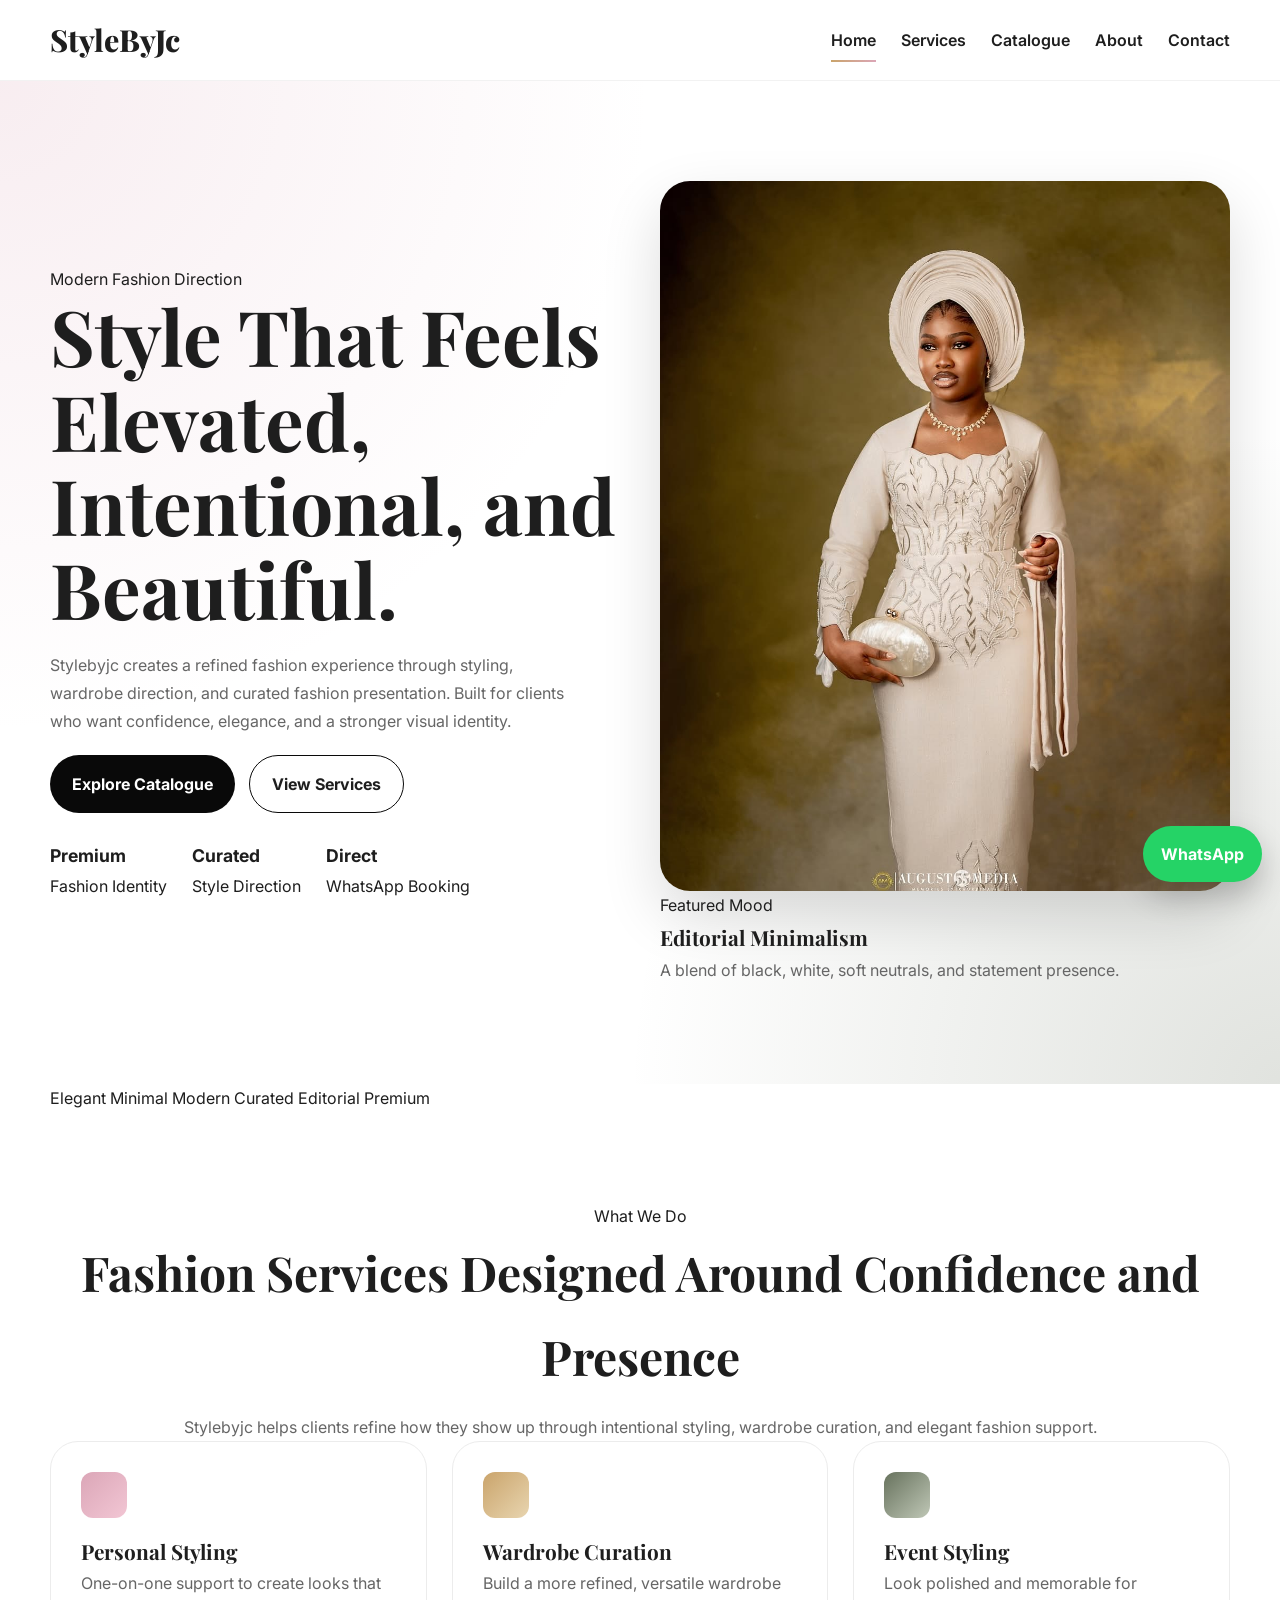
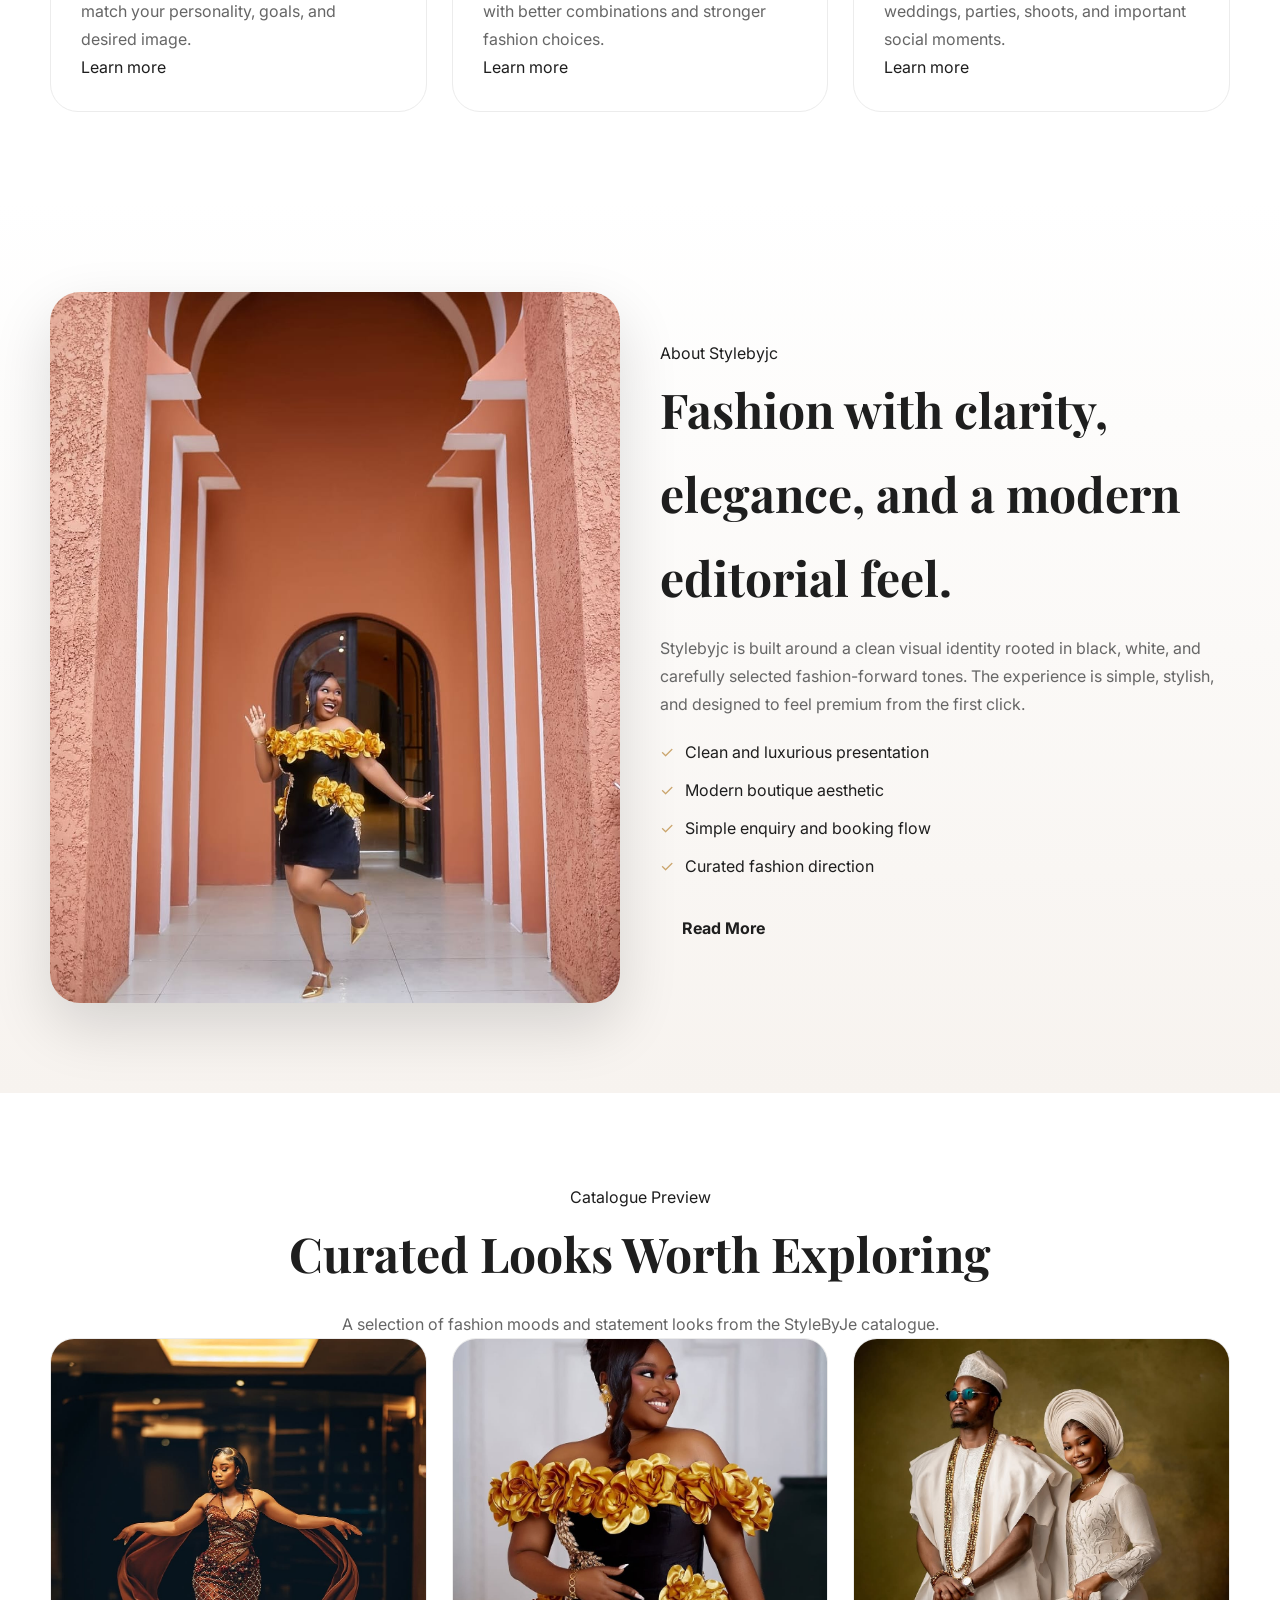
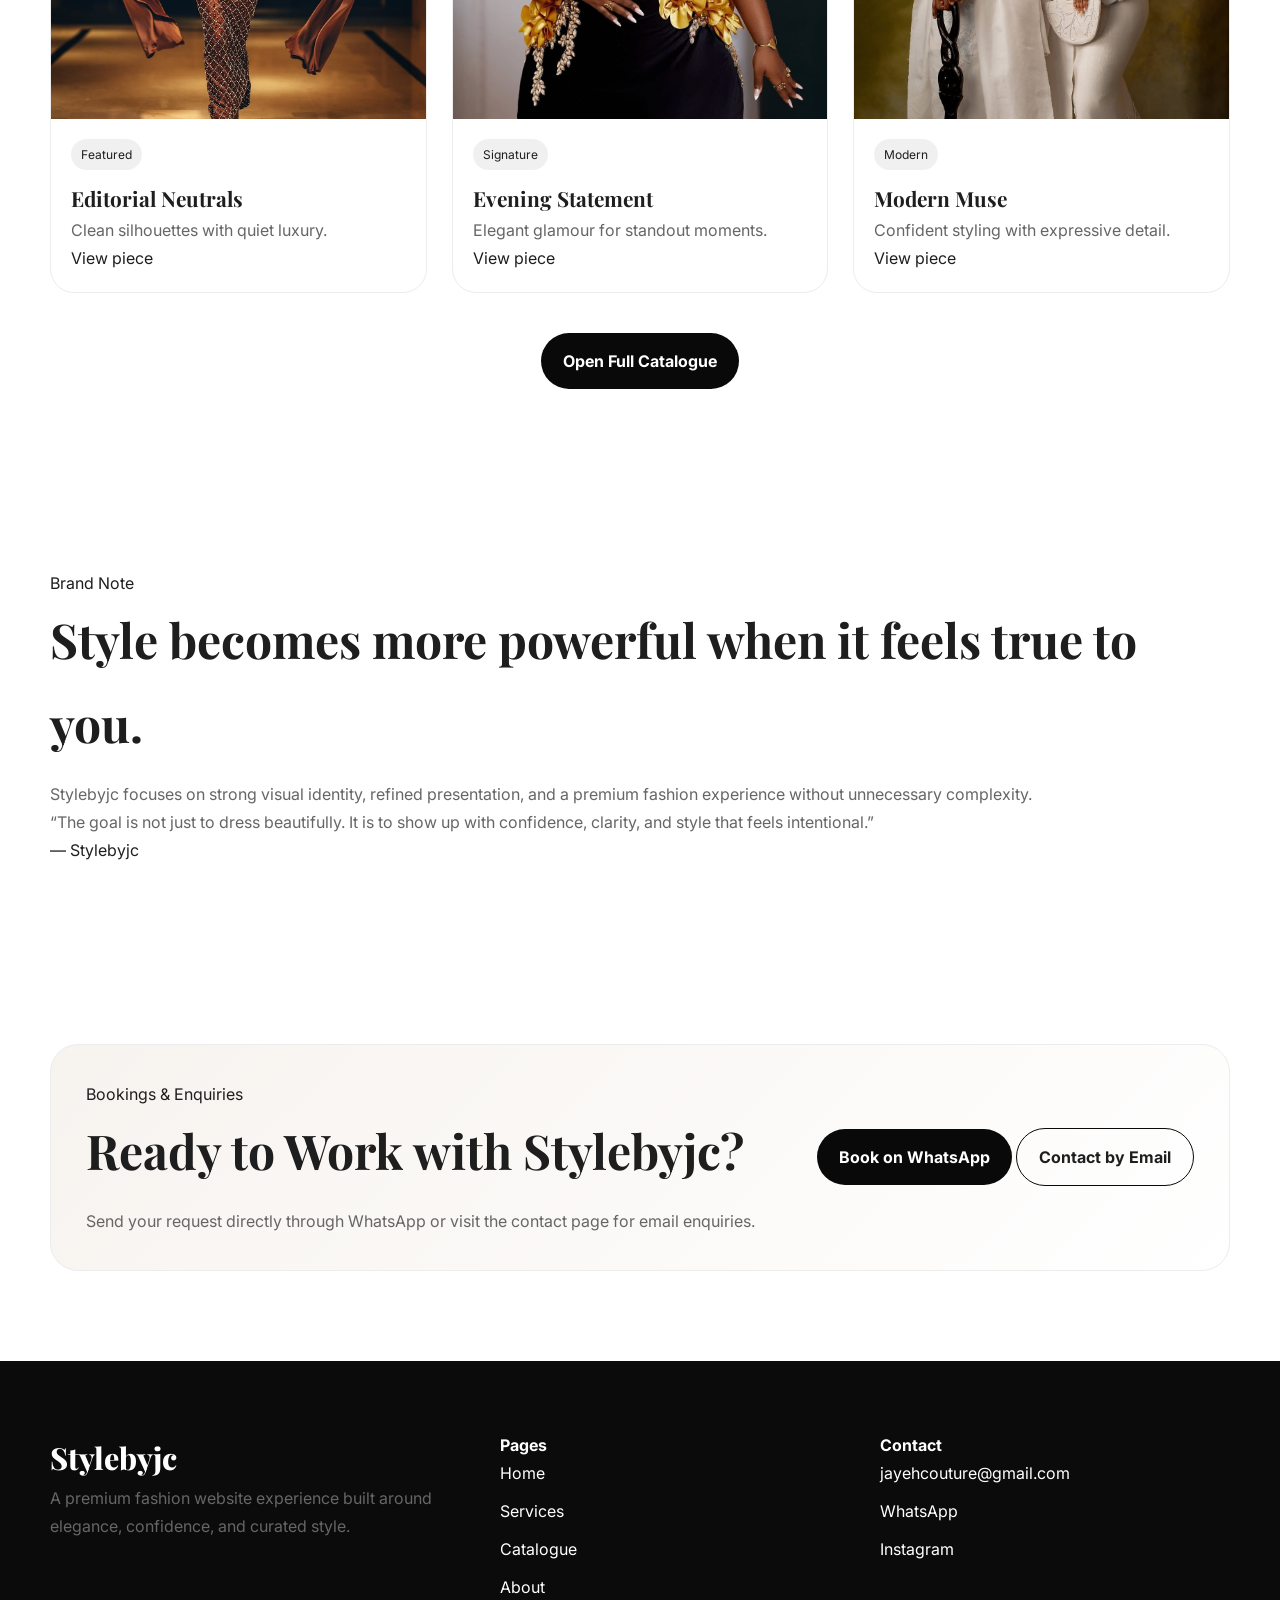
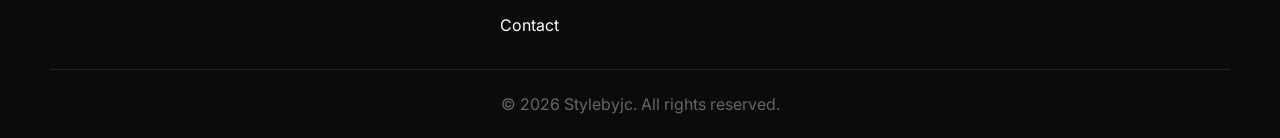
==== commit 03c26dbb: "Update index.html" ====
--- a/index.html
+++ b/index.html
@@ -23,7 +23,7 @@
 
     <header class="site-header">
       <div class="container nav-wrap">
-        <a href="index.html" class="logo">StyleByJe</a>
+        <a href="index.html" class="logo">StyleByJc</a>
 
         <button
           class="menu-toggle"
@@ -340,4 +340,4 @@
 
   <script src="script.js"></script>
 </body>
-</html>+</html>
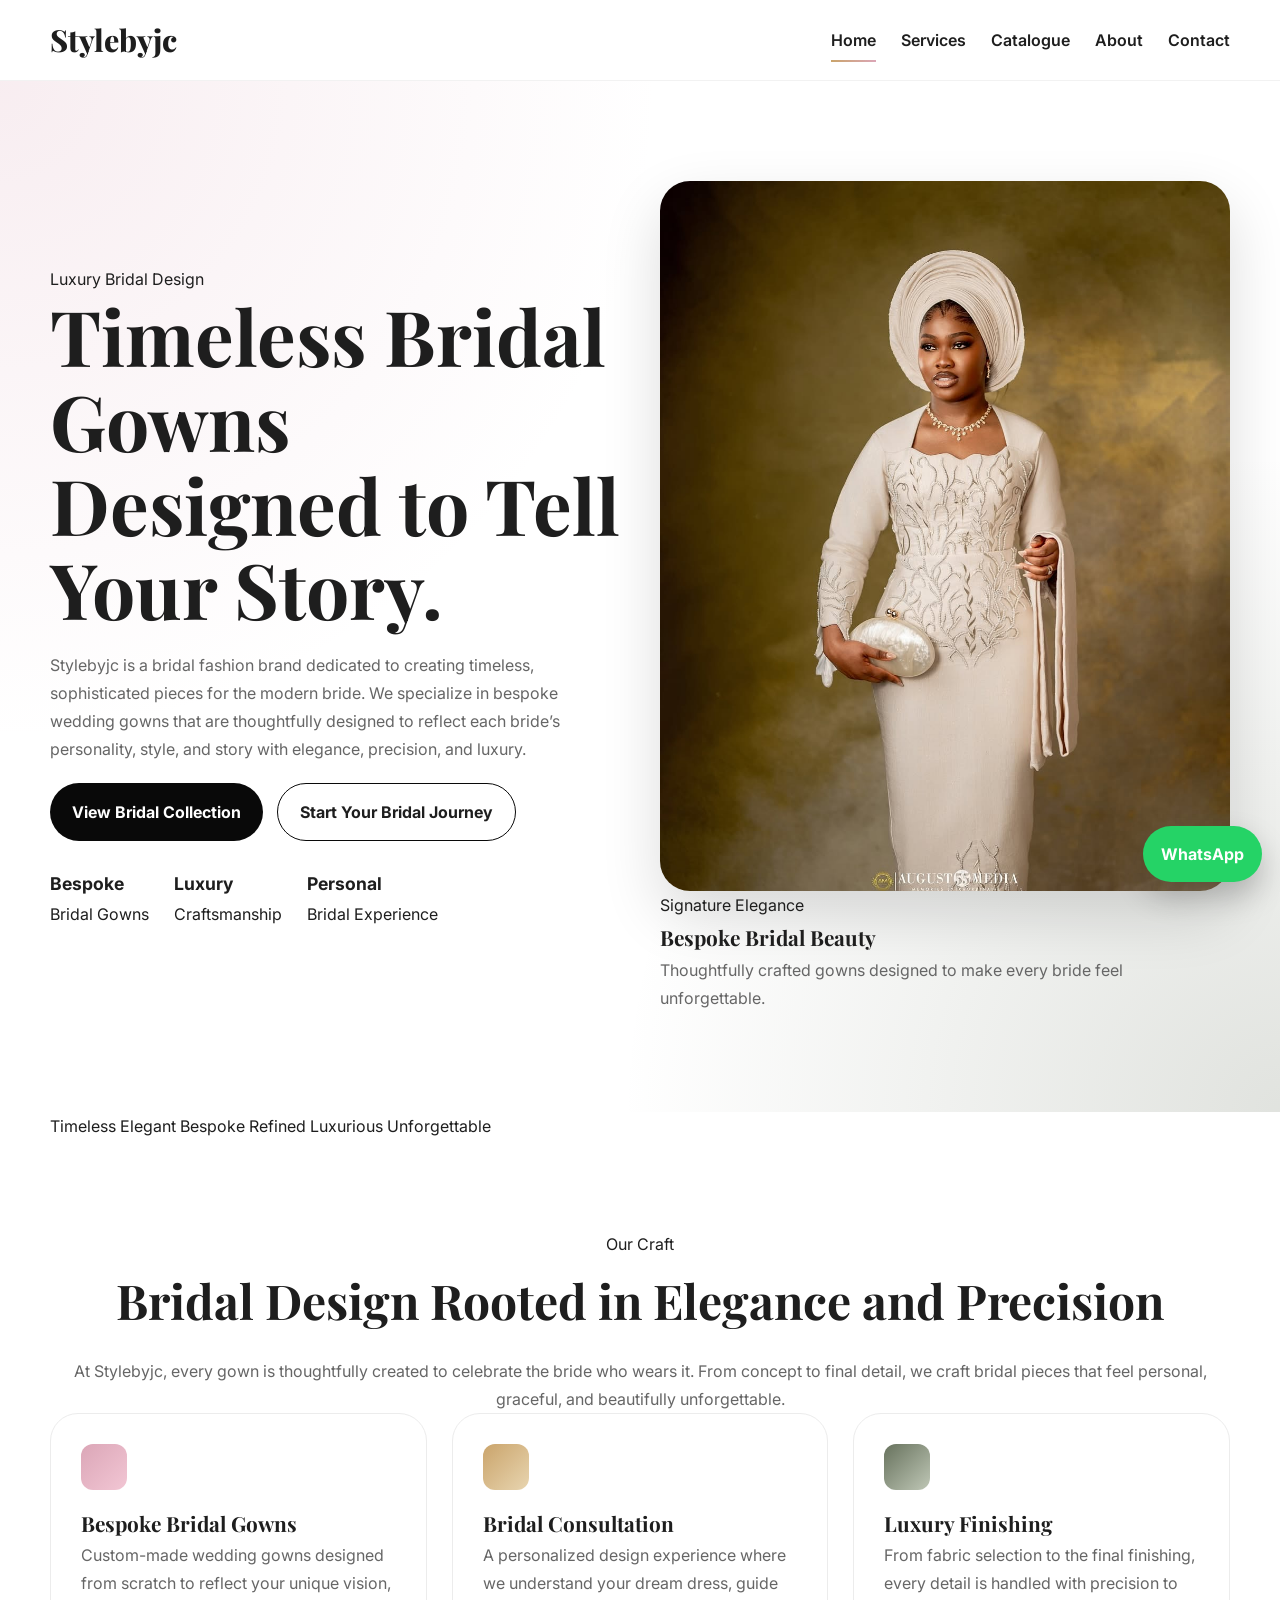
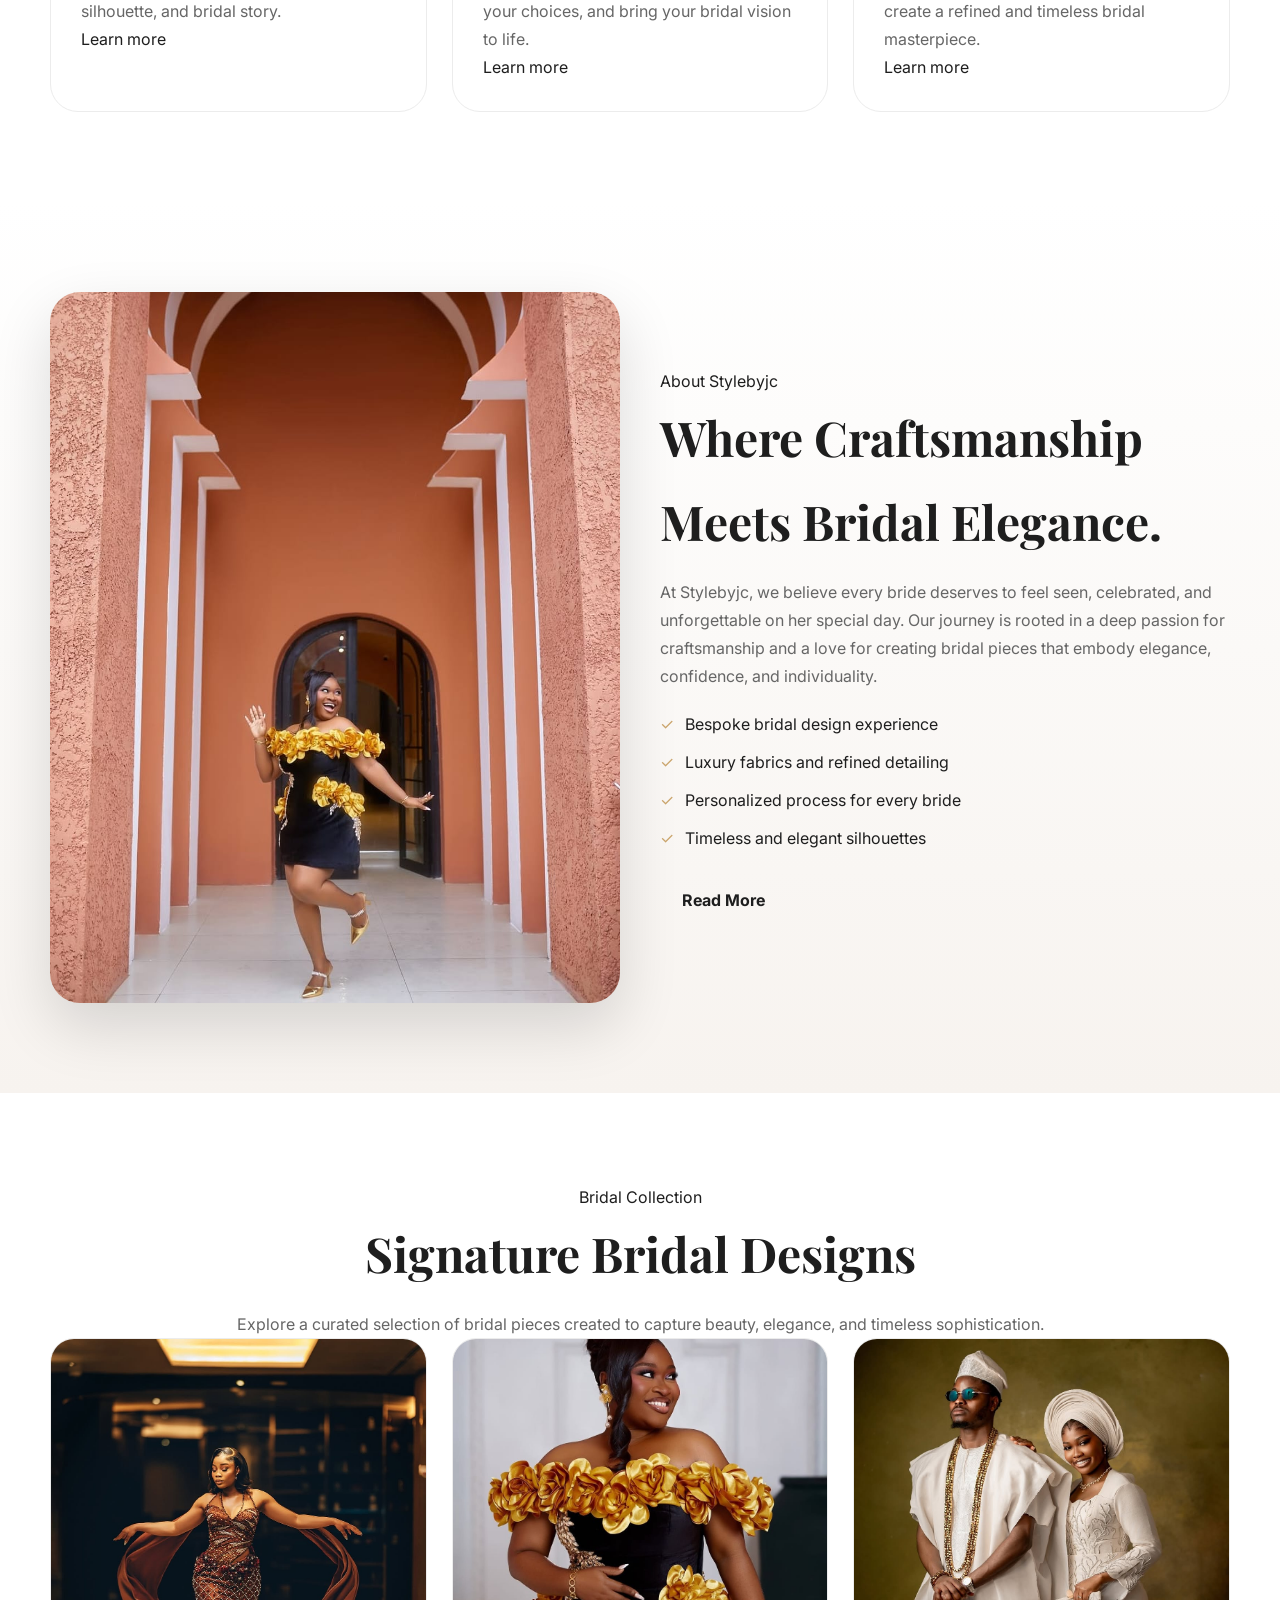
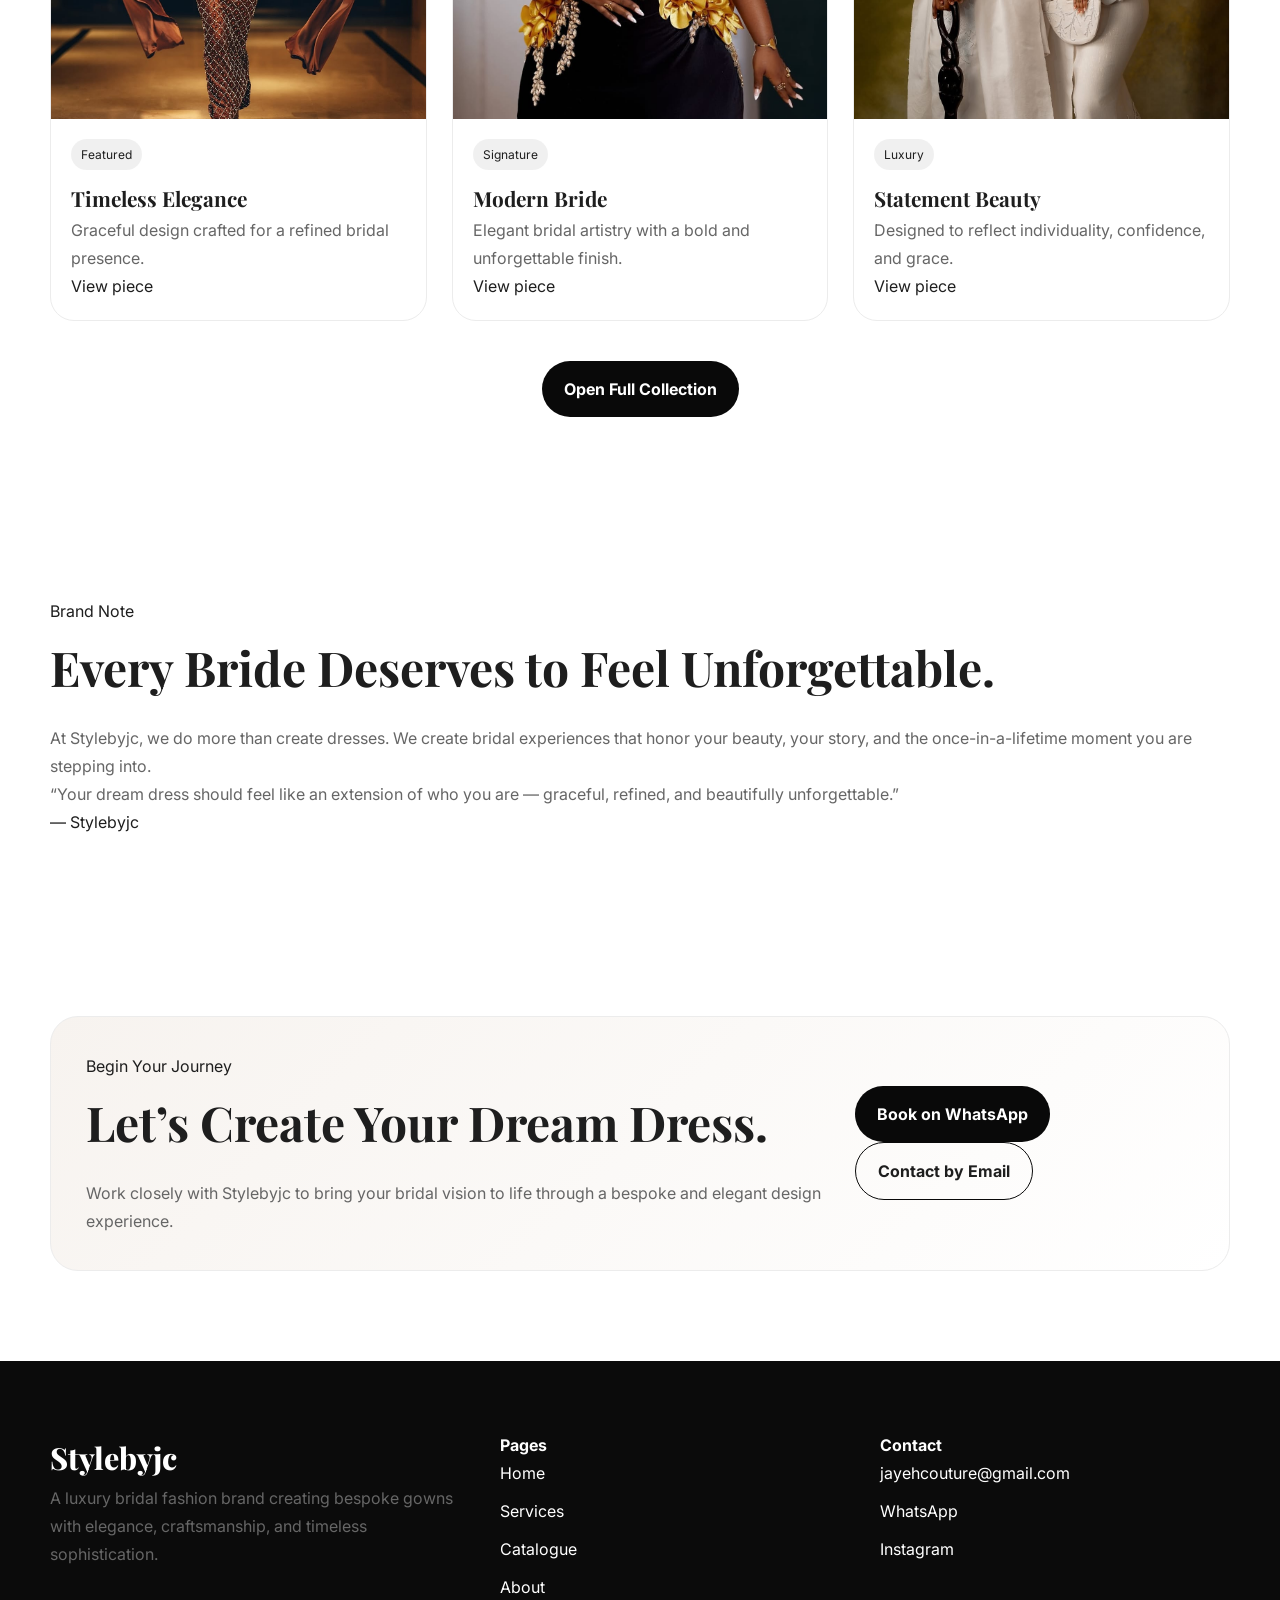
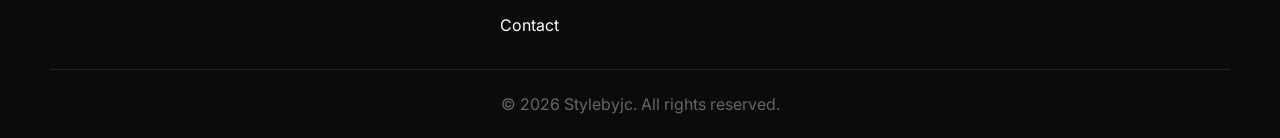
==== commit 549180d4: "Final full brand conversion to Stylebyjc bridal" ====
--- a/index.html
+++ b/index.html
@@ -3,10 +3,10 @@
 <head>
   <meta charset="UTF-8" />
   <meta name="viewport" content="width=device-width, initial-scale=1.0" />
-  <title>Stylebyjc | Modern Fashion Styling</title>
+  <title>Stylebyjc | Luxury Bridal Fashion Designer</title>
   <meta
     name="description"
-    content="Stylebyjc is a premium fashion styling brand offering elegant style direction, curated wardrobes, and modern fashion experiences."
+    content="Stylebyjc is a luxury bridal fashion brand creating bespoke wedding gowns that embody elegance, individuality, and timeless sophistication."
   />
 
   <link rel="preconnect" href="https://fonts.googleapis.com" />
@@ -23,7 +23,7 @@
 
     <header class="site-header">
       <div class="container nav-wrap">
-        <a href="index.html" class="logo">StyleByJc</a>
+        <a href="index.html" class="logo">Stylebyjc</a>
 
         <button
           class="menu-toggle"
@@ -51,31 +51,32 @@
       <section class="hero-section">
         <div class="container hero-grid">
           <div class="hero-content reveal">
-            <span class="eyebrow">Modern Fashion Direction</span>
-            <h1>Style That Feels Elevated, Intentional, and Beautiful.</h1>
-            <p>
-              Stylebyjc  creates a refined fashion experience through styling,
-              wardrobe direction, and curated fashion presentation. Built for
-              clients who want confidence, elegance, and a stronger visual identity.
+            <span class="eyebrow">Luxury Bridal Design</span>
+            <h1>Timeless Bridal Gowns Designed to Tell Your Story.</h1>
+            <p>
+              Stylebyjc is a bridal fashion brand dedicated to creating timeless,
+              sophisticated pieces for the modern bride. We specialize in bespoke
+              wedding gowns that are thoughtfully designed to reflect each bride’s
+              personality, style, and story with elegance, precision, and luxury.
             </p>
 
             <div class="hero-actions">
-              <a href="catalogue.html" class="btn btn-primary">Explore Catalogue</a>
-              <a href="services.html" class="btn btn-secondary">View Services</a>
+              <a href="catalogue.html" class="btn btn-primary">View Bridal Collection</a>
+              <a href="contact.html" class="btn btn-secondary">Start Your Bridal Journey</a>
             </div>
 
             <div class="hero-mini-stats">
               <div>
-                <strong>Premium</strong>
-                <span>Fashion Identity</span>
+                <strong>Bespoke</strong>
+                <span>Bridal Gowns</span>
               </div>
               <div>
-                <strong>Curated</strong>
-                <span>Style Direction</span>
+                <strong>Luxury</strong>
+                <span>Craftsmanship</span>
               </div>
               <div>
-                <strong>Direct</strong>
-                <span>WhatsApp Booking</span>
+                <strong>Personal</strong>
+                <span>Bridal Experience</span>
               </div>
             </div>
           </div>
@@ -84,15 +85,15 @@
             <div class="hero-image-card tilt-card">
               <img
                 src="images/hero-main.jpg"
-                alt="Stylebyjc fashion hero image"
+                alt="Stylebyjc bridal fashion hero image"
               />
             </div>
 
             <div class="hero-floating-card card-soft">
-              <span class="mini-tag">Featured Mood</span>
-              <h3>Editorial Minimalism</h3>
+              <span class="mini-tag">Signature Elegance</span>
+              <h3>Bespoke Bridal Beauty</h3>
               <p>
-                A blend of black, white, soft neutrals, and statement presence.
+                Thoughtfully crafted gowns designed to make every bride feel unforgettable.
               </p>
             </div>
           </div>
@@ -101,53 +102,54 @@
 
       <section class="brand-bar">
         <div class="container brand-track">
+          <span>Timeless</span>
           <span>Elegant</span>
-          <span>Minimal</span>
-          <span>Modern</span>
-          <span>Curated</span>
-          <span>Editorial</span>
-          <span>Premium</span>
+          <span>Bespoke</span>
+          <span>Refined</span>
+          <span>Luxurious</span>
+          <span>Unforgettable</span>
         </div>
       </section>
 
       <section class="section">
         <div class="container">
           <div class="section-head center reveal">
-            <span class="eyebrow">What We Do</span>
-            <h2>Fashion Services Designed Around Confidence and Presence</h2>
-            <p>
-              Stylebyjc helps clients refine how they show up through intentional
-              styling, wardrobe curation, and elegant fashion support.
+            <span class="eyebrow">Our Craft</span>
+            <h2>Bridal Design Rooted in Elegance and Precision</h2>
+            <p>
+              At Stylebyjc, every gown is thoughtfully created to celebrate the bride
+              who wears it. From concept to final detail, we craft bridal pieces that
+              feel personal, graceful, and beautifully unforgettable.
             </p>
           </div>
 
           <div class="cards-grid three-grid">
             <article class="feature-card reveal">
               <div class="card-icon pink"></div>
-              <h3>Personal Styling</h3>
+              <h3>Bespoke Bridal Gowns</h3>
               <p>
-                One-on-one support to create looks that match your personality,
-                goals, and desired image.
+                Custom-made wedding gowns designed from scratch to reflect your unique
+                vision, silhouette, and bridal story.
               </p>
               <a href="services.html" class="text-link">Learn more</a>
             </article>
 
             <article class="feature-card reveal delay-1">
               <div class="card-icon gold"></div>
-              <h3>Wardrobe Curation</h3>
+              <h3>Bridal Consultation</h3>
               <p>
-                Build a more refined, versatile wardrobe with better combinations
-                and stronger fashion choices.
+                A personalized design experience where we understand your dream dress,
+                guide your choices, and bring your bridal vision to life.
               </p>
               <a href="services.html" class="text-link">Learn more</a>
             </article>
 
             <article class="feature-card reveal delay-2">
               <div class="card-icon olive"></div>
-              <h3>Event Styling</h3>
+              <h3>Luxury Finishing</h3>
               <p>
-                Look polished and memorable for weddings, parties, shoots, and
-                important social moments.
+                From fabric selection to the final finishing, every detail is handled
+                with precision to create a refined and timeless bridal masterpiece.
               </p>
               <a href="services.html" class="text-link">Learn more</a>
             </article>
@@ -160,23 +162,24 @@
           <div class="split-image reveal tilt-card">
             <img
               src="images/home-about.jpg"
-              alt="Stylebyjc fashion editorial portrait"
+              alt="Stylebyjc bridal editorial portrait"
             />
           </div>
 
           <div class="split-content reveal delay-1">
             <span class="eyebrow">About Stylebyjc</span>
-            <h2>Fashion with clarity, elegance, and a modern editorial feel.</h2>
-            <p>
-              Stylebyjc is built around a clean visual identity rooted in black,
-              white, and carefully selected fashion-forward tones. The experience
-              is simple, stylish, and designed to feel premium from the first click.
+            <h2>Where Craftsmanship Meets Bridal Elegance.</h2>
+            <p>
+              At Stylebyjc, we believe every bride deserves to feel seen, celebrated,
+              and unforgettable on her special day. Our journey is rooted in a deep
+              passion for craftsmanship and a love for creating bridal pieces that
+              embody elegance, confidence, and individuality.
             </p>
             <ul class="check-list">
-              <li>Clean and luxurious presentation</li>
-              <li>Modern boutique aesthetic</li>
-              <li>Simple enquiry and booking flow</li>
-              <li>Curated fashion direction</li>
+              <li>Bespoke bridal design experience</li>
+              <li>Luxury fabrics and refined detailing</li>
+              <li>Personalized process for every bride</li>
+              <li>Timeless and elegant silhouettes</li>
             </ul>
             <a href="about.html" class="btn btn-dark">Read More</a>
           </div>
@@ -186,10 +189,11 @@
       <section class="section">
         <div class="container">
           <div class="section-head center reveal">
-            <span class="eyebrow">Catalogue Preview</span>
-            <h2>Curated Looks Worth Exploring</h2>
-            <p>
-              A selection of fashion moods and statement looks from the StyleByJe catalogue.
+            <span class="eyebrow">Bridal Collection</span>
+            <h2>Signature Bridal Designs</h2>
+            <p>
+              Explore a curated selection of bridal pieces created to capture beauty,
+              elegance, and timeless sophistication.
             </p>
           </div>
 
@@ -198,13 +202,13 @@
               <div class="catalogue-image-wrap">
                 <img
                   src="images/home-catalogue-1.jpg"
-                  alt="Stylebyjc catalogue look 1"
+                  alt="Stylebyjc bridal design 1"
                 />
               </div>
               <div class="catalogue-info">
                 <span class="catalogue-tag">Featured</span>
-                <h3>Editorial Neutrals</h3>
-                <p>Clean silhouettes with quiet luxury.</p>
+                <h3>Timeless Elegance</h3>
+                <p>Graceful design crafted for a refined bridal presence.</p>
                 <a href="catalogue.html" class="text-link">View piece</a>
               </div>
             </article>
@@ -213,13 +217,13 @@
               <div class="catalogue-image-wrap">
                 <img
                   src="images/home-catalogue-2.jpg"
-                  alt="Stylebyjc catalogue look 2"
+                  alt="Stylebyjc bridal design 2"
                 />
               </div>
               <div class="catalogue-info">
                 <span class="catalogue-tag">Signature</span>
-                <h3>Evening Statement</h3>
-                <p>Elegant glamour for standout moments.</p>
+                <h3>Modern Bride</h3>
+                <p>Elegant bridal artistry with a bold and unforgettable finish.</p>
                 <a href="catalogue.html" class="text-link">View piece</a>
               </div>
             </article>
@@ -228,20 +232,20 @@
               <div class="catalogue-image-wrap">
                 <img
                   src="images/home-catalogue-3.jpg"
-                  alt="Stylebyjc catalogue look 3"
+                  alt="Stylebyjc bridal design 3"
                 />
               </div>
               <div class="catalogue-info">
-                <span class="catalogue-tag">Modern</span>
-                <h3>Modern Muse</h3>
-                <p>Confident styling with expressive detail.</p>
+                <span class="catalogue-tag">Luxury</span>
+                <h3>Statement Beauty</h3>
+                <p>Designed to reflect individuality, confidence, and grace.</p>
                 <a href="catalogue.html" class="text-link">View piece</a>
               </div>
             </article>
           </div>
 
           <div class="center top-gap reveal">
-            <a href="catalogue.html" class="btn btn-primary">Open Full Catalogue</a>
+            <a href="catalogue.html" class="btn btn-primary">Open Full Collection</a>
           </div>
         </div>
       </section>
@@ -250,17 +254,18 @@
         <div class="container testimonial-grid">
           <div class="testimonial-copy reveal">
             <span class="eyebrow light">Brand Note</span>
-            <h2>Style becomes more powerful when it feels true to you.</h2>
-            <p>
-              Stylebyjc focuses on strong visual identity, refined presentation,
-              and a premium fashion experience without unnecessary complexity.
+            <h2>Every Bride Deserves to Feel Unforgettable.</h2>
+            <p>
+              At Stylebyjc, we do more than create dresses. We create bridal
+              experiences that honor your beauty, your story, and the once-in-a-lifetime
+              moment you are stepping into.
             </p>
           </div>
 
           <div class="testimonial-box reveal delay-1">
             <p>
-              “The goal is not just to dress beautifully. It is to show up with
-              confidence, clarity, and style that feels intentional.”
+              “Your dream dress should feel like an extension of who you are —
+              graceful, refined, and beautifully unforgettable.”
             </p>
             <span>— Stylebyjc</span>
           </div>
@@ -270,18 +275,18 @@
       <section class="section">
         <div class="container cta-panel reveal">
           <div>
-            <span class="eyebrow">Bookings & Enquiries</span>
-            <h2>Ready to Work with Stylebyjc?</h2>
-            <p>
-              Send your request directly through WhatsApp or visit the contact page
-              for email enquiries.
+            <span class="eyebrow">Begin Your Journey</span>
+            <h2>Let’s Create Your Dream Dress.</h2>
+            <p>
+              Work closely with Stylebyjc to bring your bridal vision to life
+              through a bespoke and elegant design experience.
             </p>
           </div>
 
           <div class="cta-buttons">
             <a
-              href="https://wa.me/+2349056727753?text=Hello%20Stylebyjc%2C%20I%20would%20like%20to%20make%20a%20booking."
-              target="+2349056727753"
+              href="https://wa.me/2349056727753?text=Hello%20Stylebyjc%2C%20I%20would%20like%20to%20make%20an%20enquiry."
+              target="_blank"
               class="btn btn-primary"
             >
               Book on WhatsApp
@@ -297,8 +302,8 @@
         <div class="footer-brand">
           <a href="index.html" class="logo footer-logo">Stylebyjc</a>
           <p>
-            A premium fashion website experience built around elegance,
-            confidence, and curated style.
+            A luxury bridal fashion brand creating bespoke gowns with elegance,
+            craftsmanship, and timeless sophistication.
           </p>
         </div>
 
@@ -317,7 +322,7 @@
           <h4>Contact</h4>
           <ul>
             <li><a href="mailto:jayehcouture@gmail.com">jayehcouture@gmail.com</a></li>
-            <li><a href="https://wa.me/2349056727753" target="+2349056727753">WhatsApp</a></li>
+            <li><a href="https://wa.me/2349056727753" target="_blank">WhatsApp</a></li>
             <li><a href="#">Instagram</a></li>
           </ul>
         </div>
@@ -330,8 +335,8 @@
 
     <a
       class="whatsapp-float"
-      href="https://wa.me/+2349056727753?text=Hello%20Stylebyjc%2C%20I%20would%20like%20to%20make%20an%20enquiry."
-      target="+2349056727753"
+      href="https://wa.me/2349056727753?text=Hello%20Stylebyjc%2C%20I%20would%20like%20to%20make%20an%20enquiry."
+      target="_blank"
       aria-label="Chat on WhatsApp"
     >
       WhatsApp
@@ -340,4 +345,4 @@
 
   <script src="script.js"></script>
 </body>
-</html>
+</html>
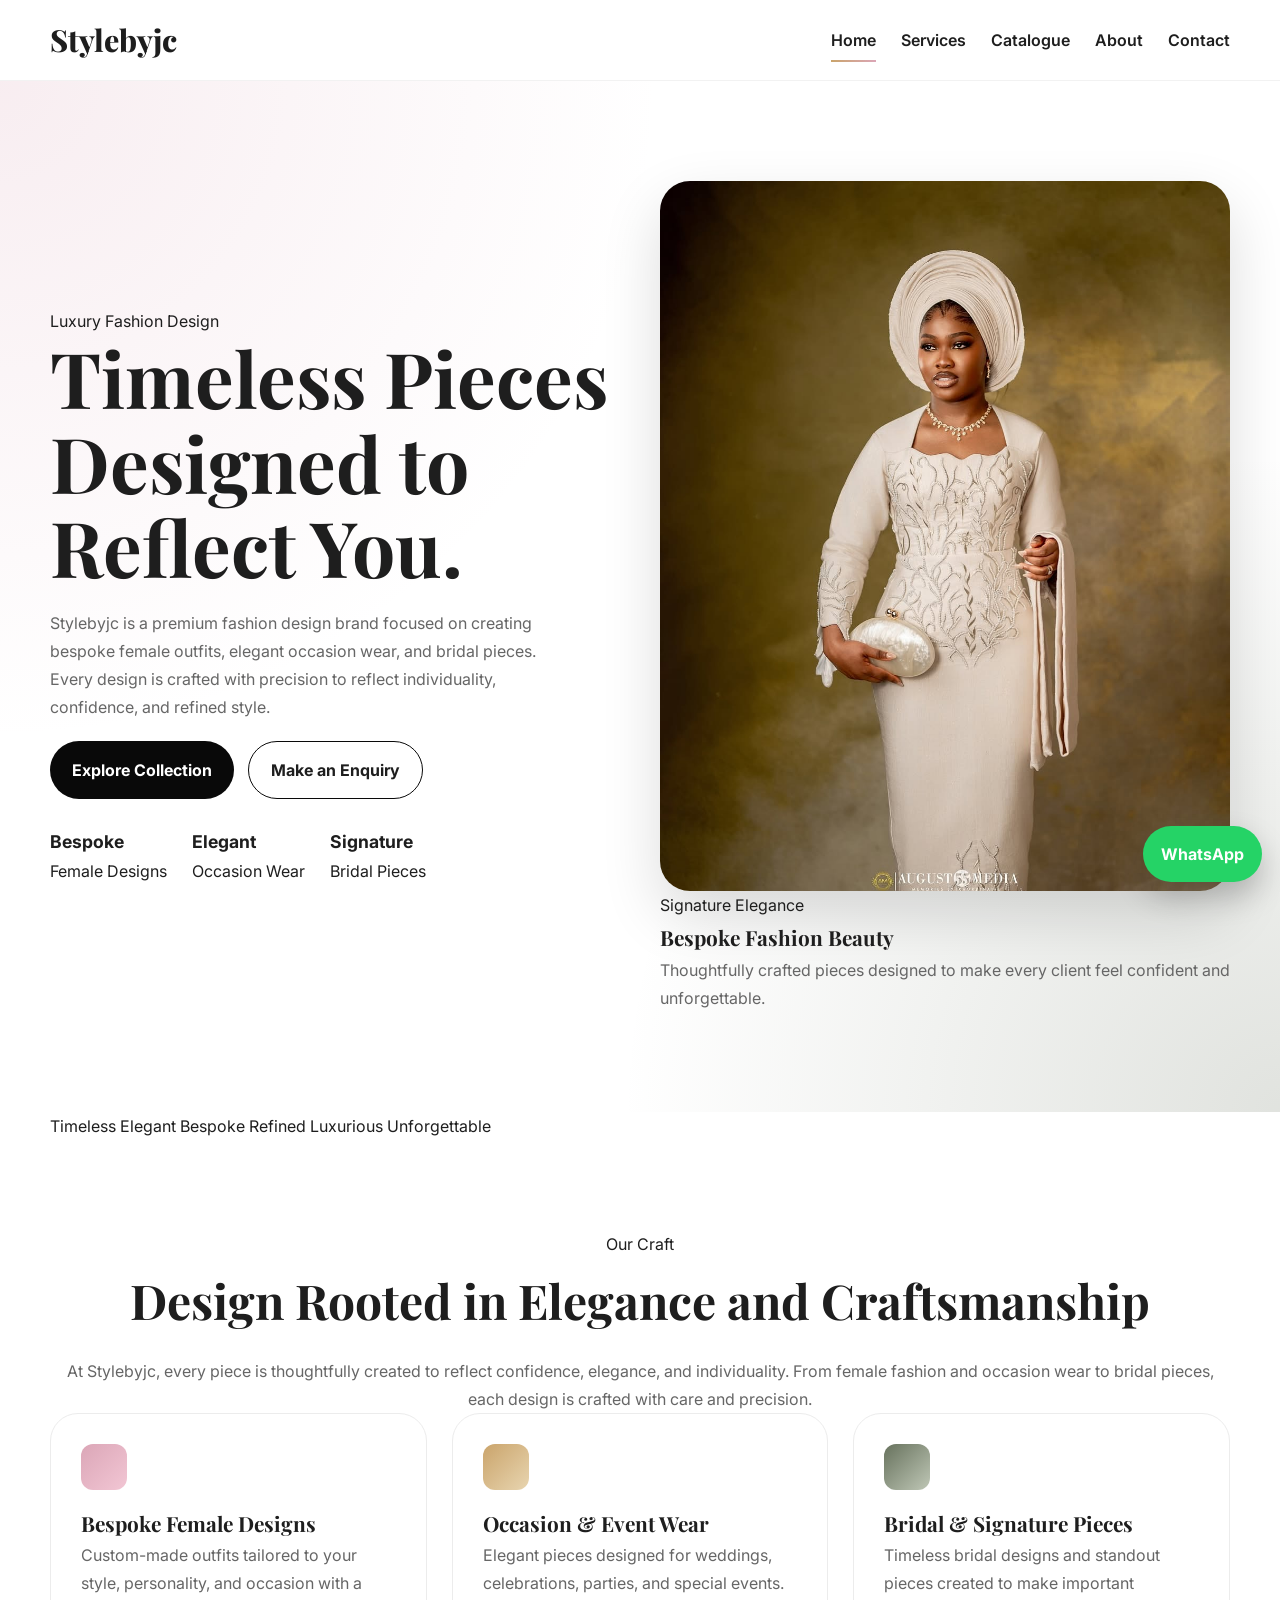
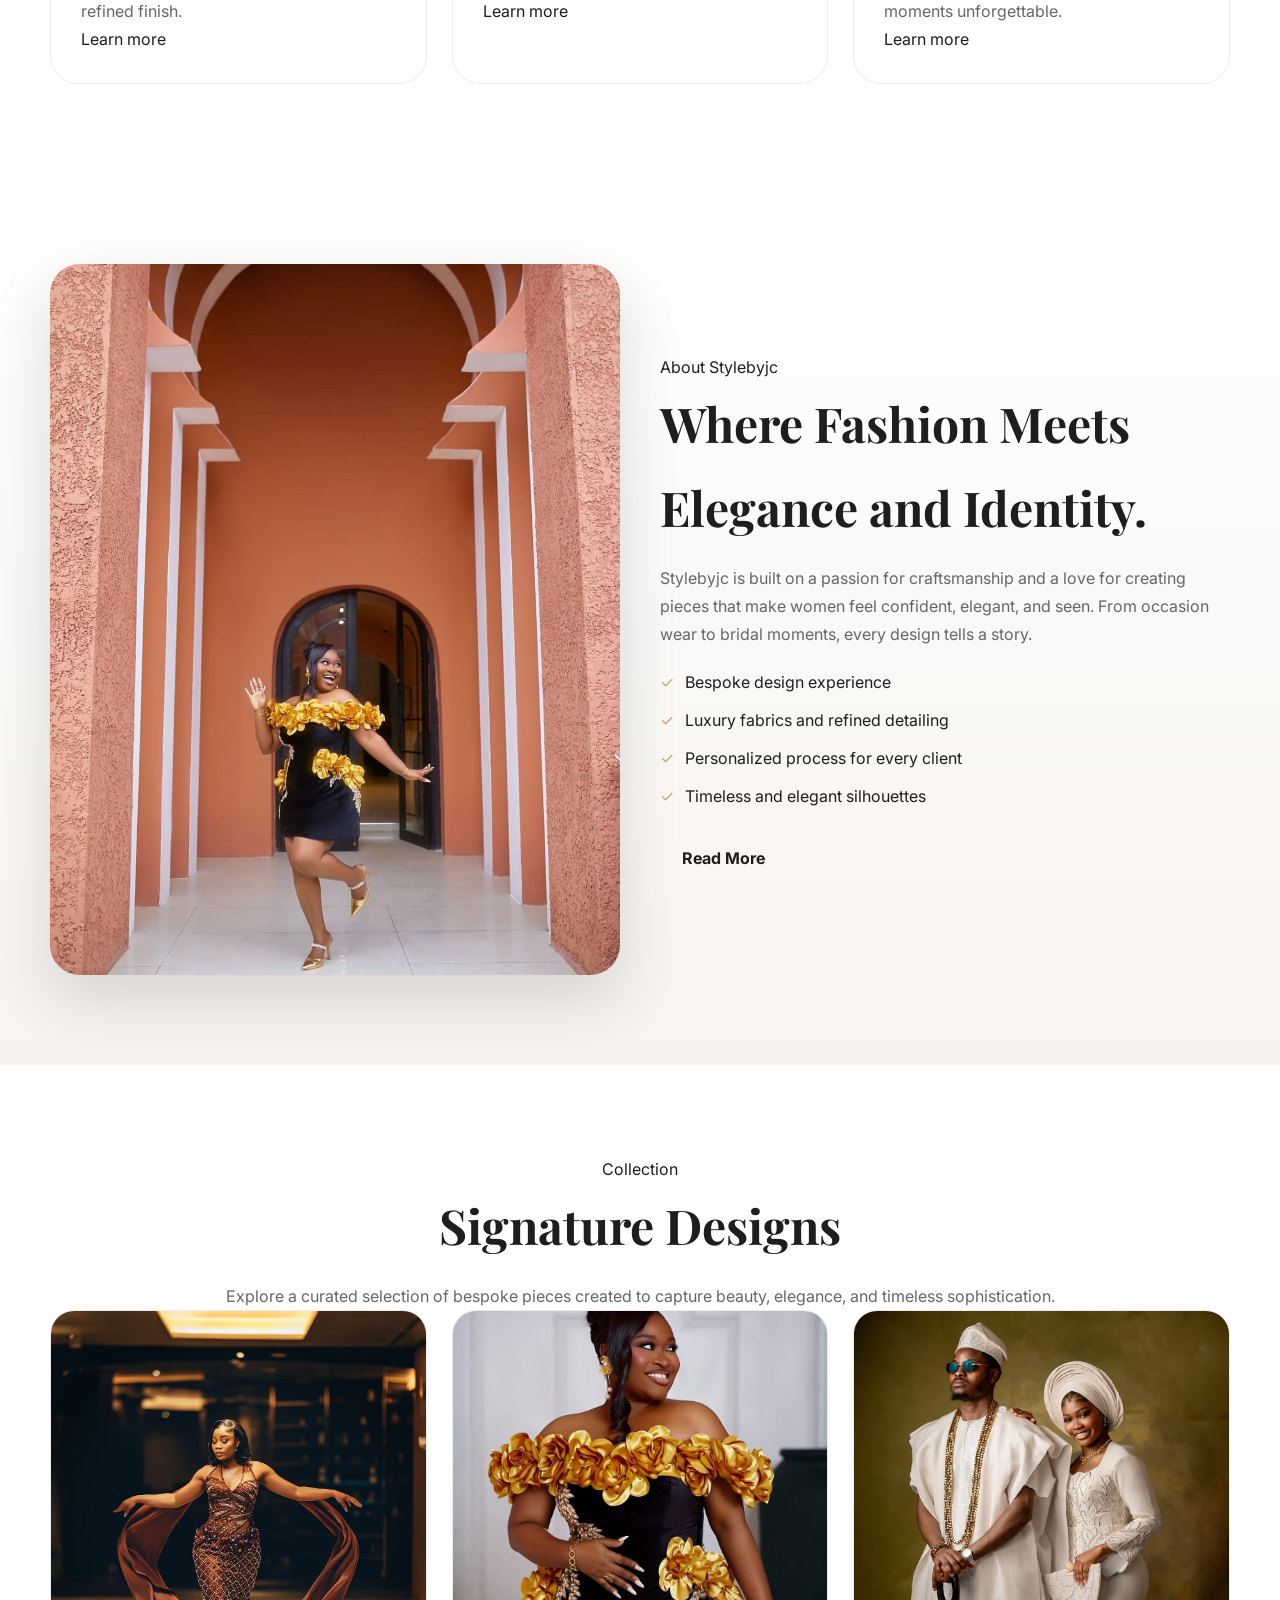
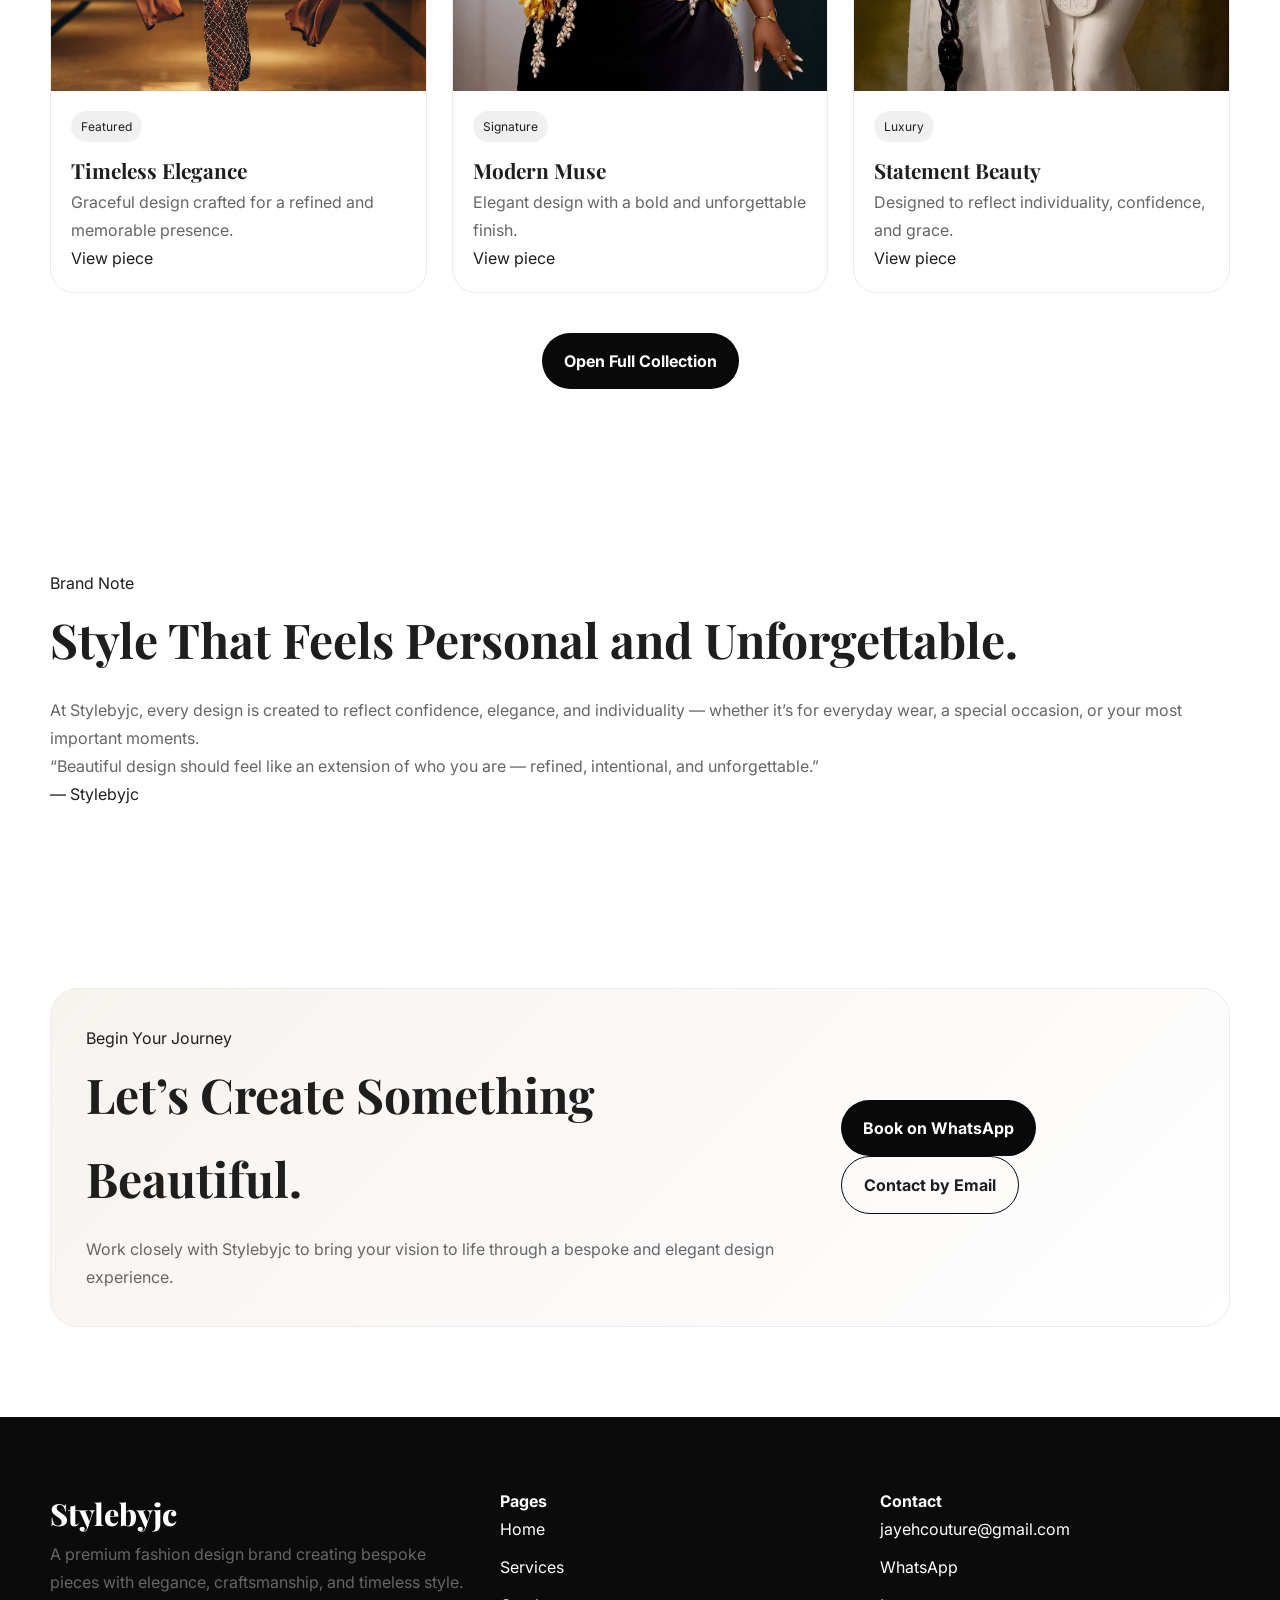
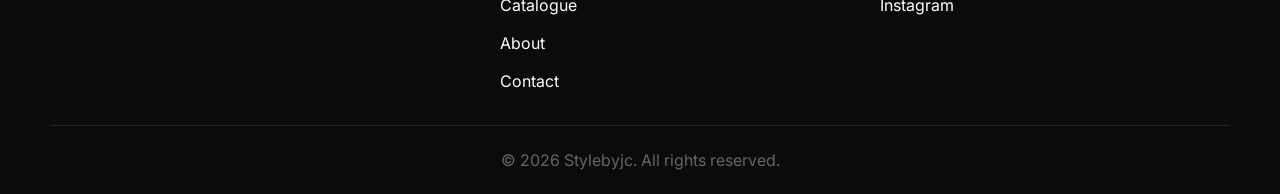
==== commit 7ac400e8: "Quick change" ====
--- a/index.html
+++ b/index.html
@@ -3,10 +3,10 @@
 <head>
   <meta charset="UTF-8" />
   <meta name="viewport" content="width=device-width, initial-scale=1.0" />
-  <title>Stylebyjc | Luxury Bridal Fashion Designer</title>
+  <title>Stylebyjc | Luxury Fashion Designer</title>
   <meta
     name="description"
-    content="Stylebyjc is a luxury bridal fashion brand creating bespoke wedding gowns that embody elegance, individuality, and timeless sophistication."
+    content="Stylebyjc is a premium fashion design brand creating bespoke female outfits, bridal pieces, and occasional male designs with elegance, craftsmanship, and individuality."
   />
 
   <link rel="preconnect" href="https://fonts.googleapis.com" />
@@ -51,32 +51,31 @@
       <section class="hero-section">
         <div class="container hero-grid">
           <div class="hero-content reveal">
-            <span class="eyebrow">Luxury Bridal Design</span>
-            <h1>Timeless Bridal Gowns Designed to Tell Your Story.</h1>
-            <p>
-              Stylebyjc is a bridal fashion brand dedicated to creating timeless,
-              sophisticated pieces for the modern bride. We specialize in bespoke
-              wedding gowns that are thoughtfully designed to reflect each bride’s
-              personality, style, and story with elegance, precision, and luxury.
+            <span class="eyebrow">Luxury Fashion Design</span>
+            <h1>Timeless Pieces Designed to Reflect You.</h1>
+            <p>
+              Stylebyjc is a premium fashion design brand focused on creating bespoke
+              female outfits, elegant occasion wear, and bridal pieces. Every design is
+              crafted with precision to reflect individuality, confidence, and refined style.
             </p>
 
             <div class="hero-actions">
-              <a href="catalogue.html" class="btn btn-primary">View Bridal Collection</a>
-              <a href="contact.html" class="btn btn-secondary">Start Your Bridal Journey</a>
+              <a href="catalogue.html" class="btn btn-primary">Explore Collection</a>
+              <a href="contact.html" class="btn btn-secondary">Make an Enquiry</a>
             </div>
 
             <div class="hero-mini-stats">
               <div>
                 <strong>Bespoke</strong>
-                <span>Bridal Gowns</span>
+                <span>Female Designs</span>
               </div>
               <div>
-                <strong>Luxury</strong>
-                <span>Craftsmanship</span>
+                <strong>Elegant</strong>
+                <span>Occasion Wear</span>
               </div>
               <div>
-                <strong>Personal</strong>
-                <span>Bridal Experience</span>
+                <strong>Signature</strong>
+                <span>Bridal Pieces</span>
               </div>
             </div>
           </div>
@@ -85,15 +84,15 @@
             <div class="hero-image-card tilt-card">
               <img
                 src="images/hero-main.jpg"
-                alt="Stylebyjc bridal fashion hero image"
+                alt="Stylebyjc fashion design hero image"
               />
             </div>
 
             <div class="hero-floating-card card-soft">
               <span class="mini-tag">Signature Elegance</span>
-              <h3>Bespoke Bridal Beauty</h3>
+              <h3>Bespoke Fashion Beauty</h3>
               <p>
-                Thoughtfully crafted gowns designed to make every bride feel unforgettable.
+                Thoughtfully crafted pieces designed to make every client feel confident and unforgettable.
               </p>
             </div>
           </div>
@@ -115,41 +114,38 @@
         <div class="container">
           <div class="section-head center reveal">
             <span class="eyebrow">Our Craft</span>
-            <h2>Bridal Design Rooted in Elegance and Precision</h2>
-            <p>
-              At Stylebyjc, every gown is thoughtfully created to celebrate the bride
-              who wears it. From concept to final detail, we craft bridal pieces that
-              feel personal, graceful, and beautifully unforgettable.
+            <h2>Design Rooted in Elegance and Craftsmanship</h2>
+            <p>
+              At Stylebyjc, every piece is thoughtfully created to reflect confidence,
+              elegance, and individuality. From female fashion and occasion wear to
+              bridal pieces, each design is crafted with care and precision.
             </p>
           </div>
 
           <div class="cards-grid three-grid">
             <article class="feature-card reveal">
               <div class="card-icon pink"></div>
-              <h3>Bespoke Bridal Gowns</h3>
+              <h3>Bespoke Female Designs</h3>
               <p>
-                Custom-made wedding gowns designed from scratch to reflect your unique
-                vision, silhouette, and bridal story.
+                Custom-made outfits tailored to your style, personality, and occasion with a refined finish.
               </p>
               <a href="services.html" class="text-link">Learn more</a>
             </article>
 
             <article class="feature-card reveal delay-1">
               <div class="card-icon gold"></div>
-              <h3>Bridal Consultation</h3>
+              <h3>Occasion & Event Wear</h3>
               <p>
-                A personalized design experience where we understand your dream dress,
-                guide your choices, and bring your bridal vision to life.
+                Elegant pieces designed for weddings, celebrations, parties, and special events.
               </p>
               <a href="services.html" class="text-link">Learn more</a>
             </article>
 
             <article class="feature-card reveal delay-2">
               <div class="card-icon olive"></div>
-              <h3>Luxury Finishing</h3>
+              <h3>Bridal & Signature Pieces</h3>
               <p>
-                From fabric selection to the final finishing, every detail is handled
-                with precision to create a refined and timeless bridal masterpiece.
+                Timeless bridal designs and standout pieces created to make important moments unforgettable.
               </p>
               <a href="services.html" class="text-link">Learn more</a>
             </article>
@@ -162,23 +158,22 @@
           <div class="split-image reveal tilt-card">
             <img
               src="images/home-about.jpg"
-              alt="Stylebyjc bridal editorial portrait"
+              alt="Stylebyjc fashion editorial portrait"
             />
           </div>
 
           <div class="split-content reveal delay-1">
             <span class="eyebrow">About Stylebyjc</span>
-            <h2>Where Craftsmanship Meets Bridal Elegance.</h2>
-            <p>
-              At Stylebyjc, we believe every bride deserves to feel seen, celebrated,
-              and unforgettable on her special day. Our journey is rooted in a deep
-              passion for craftsmanship and a love for creating bridal pieces that
-              embody elegance, confidence, and individuality.
+            <h2>Where Fashion Meets Elegance and Identity.</h2>
+            <p>
+              Stylebyjc is built on a passion for craftsmanship and a love for
+              creating pieces that make women feel confident, elegant, and seen.
+              From occasion wear to bridal moments, every design tells a story.
             </p>
             <ul class="check-list">
-              <li>Bespoke bridal design experience</li>
+              <li>Bespoke design experience</li>
               <li>Luxury fabrics and refined detailing</li>
-              <li>Personalized process for every bride</li>
+              <li>Personalized process for every client</li>
               <li>Timeless and elegant silhouettes</li>
             </ul>
             <a href="about.html" class="btn btn-dark">Read More</a>
@@ -189,10 +184,10 @@
       <section class="section">
         <div class="container">
           <div class="section-head center reveal">
-            <span class="eyebrow">Bridal Collection</span>
-            <h2>Signature Bridal Designs</h2>
-            <p>
-              Explore a curated selection of bridal pieces created to capture beauty,
+            <span class="eyebrow">Collection</span>
+            <h2>Signature Designs</h2>
+            <p>
+              Explore a curated selection of bespoke pieces created to capture beauty,
               elegance, and timeless sophistication.
             </p>
           </div>
@@ -202,13 +197,13 @@
               <div class="catalogue-image-wrap">
                 <img
                   src="images/home-catalogue-1.jpg"
-                  alt="Stylebyjc bridal design 1"
+                  alt="Stylebyjc design 1"
                 />
               </div>
               <div class="catalogue-info">
                 <span class="catalogue-tag">Featured</span>
                 <h3>Timeless Elegance</h3>
-                <p>Graceful design crafted for a refined bridal presence.</p>
+                <p>Graceful design crafted for a refined and memorable presence.</p>
                 <a href="catalogue.html" class="text-link">View piece</a>
               </div>
             </article>
@@ -217,13 +212,13 @@
               <div class="catalogue-image-wrap">
                 <img
                   src="images/home-catalogue-2.jpg"
-                  alt="Stylebyjc bridal design 2"
+                  alt="Stylebyjc design 2"
                 />
               </div>
               <div class="catalogue-info">
                 <span class="catalogue-tag">Signature</span>
-                <h3>Modern Bride</h3>
-                <p>Elegant bridal artistry with a bold and unforgettable finish.</p>
+                <h3>Modern Muse</h3>
+                <p>Elegant design with a bold and unforgettable finish.</p>
                 <a href="catalogue.html" class="text-link">View piece</a>
               </div>
             </article>
@@ -232,7 +227,7 @@
               <div class="catalogue-image-wrap">
                 <img
                   src="images/home-catalogue-3.jpg"
-                  alt="Stylebyjc bridal design 3"
+                  alt="Stylebyjc design 3"
                 />
               </div>
               <div class="catalogue-info">
@@ -254,18 +249,18 @@
         <div class="container testimonial-grid">
           <div class="testimonial-copy reveal">
             <span class="eyebrow light">Brand Note</span>
-            <h2>Every Bride Deserves to Feel Unforgettable.</h2>
-            <p>
-              At Stylebyjc, we do more than create dresses. We create bridal
-              experiences that honor your beauty, your story, and the once-in-a-lifetime
-              moment you are stepping into.
+            <h2>Style That Feels Personal and Unforgettable.</h2>
+            <p>
+              At Stylebyjc, every design is created to reflect confidence,
+              elegance, and individuality — whether it’s for everyday wear,
+              a special occasion, or your most important moments.
             </p>
           </div>
 
           <div class="testimonial-box reveal delay-1">
             <p>
-              “Your dream dress should feel like an extension of who you are —
-              graceful, refined, and beautifully unforgettable.”
+              “Beautiful design should feel like an extension of who you are —
+              refined, intentional, and unforgettable.”
             </p>
             <span>— Stylebyjc</span>
           </div>
@@ -276,10 +271,10 @@
         <div class="container cta-panel reveal">
           <div>
             <span class="eyebrow">Begin Your Journey</span>
-            <h2>Let’s Create Your Dream Dress.</h2>
-            <p>
-              Work closely with Stylebyjc to bring your bridal vision to life
-              through a bespoke and elegant design experience.
+            <h2>Let’s Create Something Beautiful.</h2>
+            <p>
+              Work closely with Stylebyjc to bring your vision to life through
+              a bespoke and elegant design experience.
             </p>
           </div>
 
@@ -302,8 +297,8 @@
         <div class="footer-brand">
           <a href="index.html" class="logo footer-logo">Stylebyjc</a>
           <p>
-            A luxury bridal fashion brand creating bespoke gowns with elegance,
-            craftsmanship, and timeless sophistication.
+            A premium fashion design brand creating bespoke pieces with elegance,
+            craftsmanship, and timeless style.
           </p>
         </div>
 
